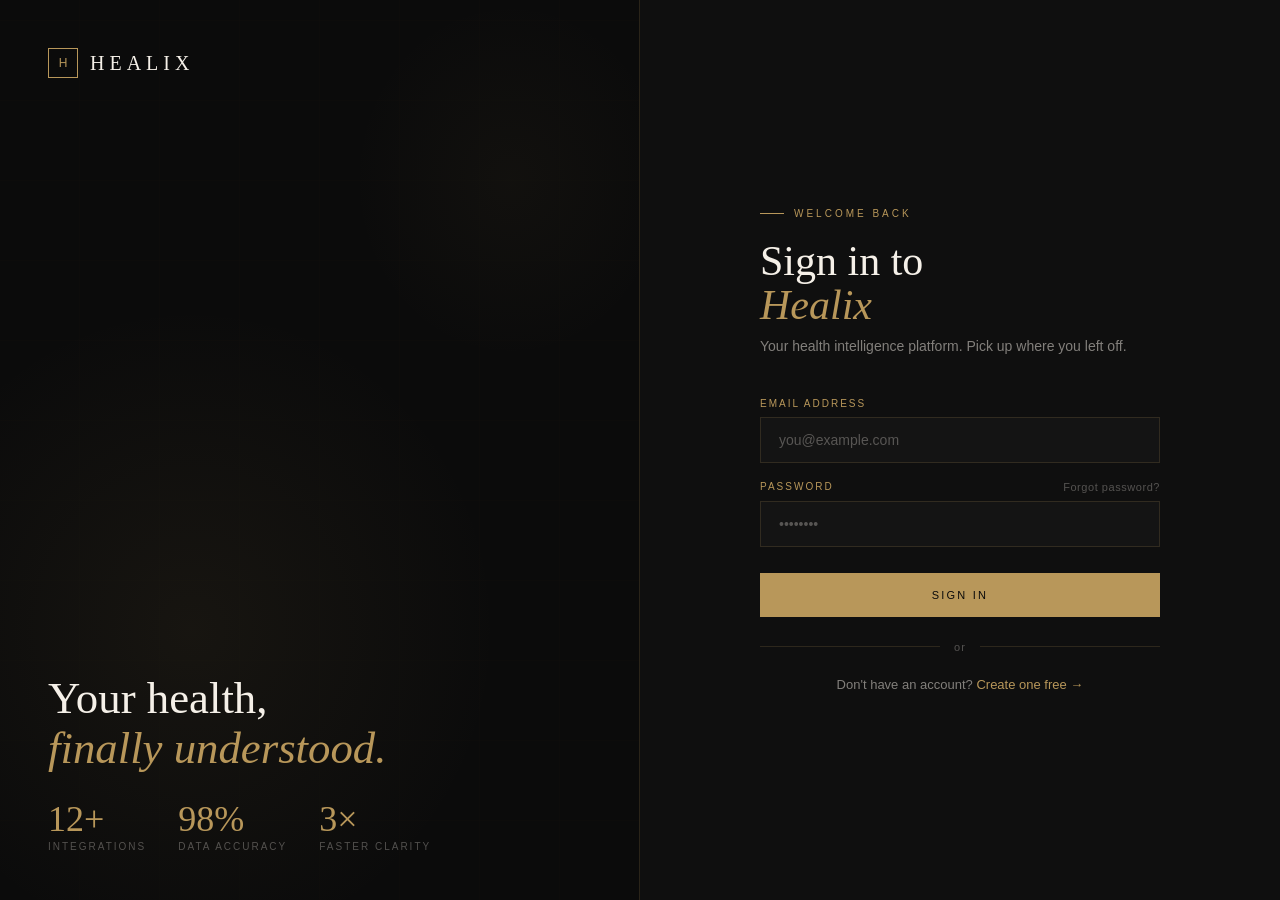
==== chat.html @ deb04c77 "Harden auth: logout, token refresh, XSS sanitization, session timeout, CSP - Add logout() function a" ====
<!DOCTYPE html>
<html lang="en">
<head>
<meta charset="UTF-8">
<meta name="viewport" content="width=device-width, initial-scale=1.0">
<meta http-equiv="Content-Security-Policy" content="default-src 'self'; script-src 'self' 'unsafe-inline'; style-src 'self' 'unsafe-inline' https://fonts.googleapis.com; font-src https://fonts.gstatic.com; connect-src https://mfjfcfuwjbhqgqmtmhwe.supabase.co; img-src 'self' data:; frame-ancestors 'none';">
<title>Healix — Health Intelligence</title>
<link href="https://fonts.googleapis.com/css2?family=Cormorant+Garamond:ital,wght@0,300;0,400;0,600;1,300;1,400&family=DM+Sans:opsz,wght@9..40,300;9..40,400;9..40,500&display=swap" rel="stylesheet">
<style>
*, *::before, *::after { box-sizing: border-box; margin: 0; padding: 0; }
:root {
  --cream: #F5F0E8; --cream-dim: rgba(245,240,232,0.5); --cream-faint: rgba(245,240,232,0.08);
  --dark: #0B0B0B; --dark-2: #0F0F0F; --dark-3: #141414; --dark-4: #181818;
  --gold: #B8975A; --gold-light: #D4B483; --gold-faint: rgba(184,151,90,0.08); --gold-border: rgba(184,151,90,0.18);
  --muted: rgba(245,240,232,0.3); --F: 'Cormorant Garamond', serif; --B: 'DM Sans', sans-serif;
  --sidebar-w: 300px; --topbar-h: 56px;
}
html, body { height: 100%; overflow: hidden; }
body { font-family: var(--B); background: var(--dark); color: var(--cream); display: flex; flex-direction: column; }
.topbar { height: var(--topbar-h); flex-shrink: 0; display: flex; align-items: center; justify-content: space-between; padding: 0 24px; border-bottom: 1px solid var(--gold-border); background: rgba(11,11,11,.97); backdrop-filter: blur(10px); position: relative; z-index: 100; }
.topbar-left { display: flex; align-items: center; gap: 16px; }
.logo { font-family: var(--F); font-size: 18px; font-weight: 300; letter-spacing: .22em; color: var(--cream); text-decoration: none; display: flex; align-items: center; gap: 10px; }
.logo-mark { width: 26px; height: 26px; border: 1px solid var(--gold); display: grid; place-items: center; font-size: 11px; color: var(--gold); flex-shrink: 0; }
.topbar-divider { width: 1px; height: 20px; background: var(--gold-border); }
.topbar-title { font-size: 11px; letter-spacing: .2em; text-transform: uppercase; color: var(--muted); }
.topbar-right { display: flex; align-items: center; gap: 12px; }
.topbar-chip { font-size: 10px; letter-spacing: .15em; text-transform: uppercase; padding: 6px 14px; border: 1px solid var(--gold-border); color: var(--gold); }
.topbar-avatar { width: 30px; height: 30px; border: 1px solid var(--gold-border); border-radius: 50%; background: var(--gold-faint); display: grid; place-items: center; font-family: var(--F); font-size: 13px; color: var(--gold); cursor: pointer; }
.app-body { flex: 1; display: flex; overflow: hidden; }
.sidebar { width: var(--sidebar-w); flex-shrink: 0; border-right: 1px solid var(--gold-border); background: var(--dark-2); display: flex; flex-direction: column; overflow: hidden; }
.sidebar-section { padding: 20px; border-bottom: 1px solid var(--gold-border); }
.sidebar-label { font-size: 9px; letter-spacing: .3em; text-transform: uppercase; color: var(--gold); margin-bottom: 14px; }
.stats-grid { display: grid; grid-template-columns: 1fr 1fr; gap: 8px; }
.stat-card { background: var(--dark-3); border: 1px solid var(--gold-border); padding: 12px 14px; }
.stat-card-label { font-size: 9px; letter-spacing: .18em; text-transform: uppercase; color: var(--gold); margin-bottom: 6px; }
.stat-card-val { font-family: var(--F); font-size: 26px; font-weight: 300; line-height: 1; color: var(--cream); }
.stat-card-delta { font-size: 10px; margin-top: 4px; color: var(--muted); }
.stat-card-delta.up { color: #6fcf8a; } .stat-card-delta.down { color: #e07070; }
.mini-chart { display: flex; align-items: flex-end; gap: 3px; height: 32px; margin-top: 10px; }
.mini-bar { flex: 1; background: rgba(184,151,90,.2); border-top: 1px solid rgba(184,151,90,.4); }
.mini-bar.today { background: rgba(184,151,90,.55); border-top-color: var(--gold); }
.upload-zone { border: 1px dashed var(--gold-border); padding: 18px; text-align: center; cursor: pointer; transition: border-color .25s, background .25s; position: relative; }
.upload-zone:hover { border-color: var(--gold); background: var(--gold-faint); }
.upload-zone input { position: absolute; inset: 0; opacity: 0; cursor: pointer; }
.upload-icon { font-size: 20px; margin-bottom: 8px; opacity: .6; }
.upload-text { font-size: 12px; color: var(--cream-dim); line-height: 1.5; }
.upload-text span { color: var(--gold); }
.upload-hint { font-size: 10px; color: var(--muted); margin-top: 6px; }
.uploaded-files { margin-top: 10px; display: flex; flex-direction: column; gap: 6px; }
.uploaded-file { display: flex; align-items: center; gap: 10px; background: var(--dark-3); border: 1px solid var(--gold-border); padding: 8px 12px; }
.uploaded-file-name { font-size: 11px; color: var(--cream-dim); flex: 1; overflow: hidden; text-overflow: ellipsis; white-space: nowrap; }
.uploaded-file-remove { font-size: 14px; color: var(--muted); cursor: pointer; }
.meal-list { display: flex; flex-direction: column; gap: 6px; max-height: 180px; overflow-y: auto; }
.meal-item { display: flex; align-items: center; gap: 10px; padding: 8px 10px; background: var(--dark-3); border: 1px solid var(--gold-border); }
.meal-info { flex: 1; min-width: 0; }
.meal-name { font-size: 12px; color: var(--cream); white-space: nowrap; overflow: hidden; text-overflow: ellipsis; }
.meal-time { font-size: 10px; color: var(--muted); margin-top: 2px; }
.meal-cals { font-size: 11px; color: var(--gold); flex-shrink: 0; }
.sidebar-empty { font-size: 12px; color: var(--muted); text-align: center; padding: 12px 0; font-style: italic; }
.context-chips { display: flex; flex-wrap: wrap; gap: 6px; }
.ctx-chip { font-size: 10px; letter-spacing: .08em; text-transform: uppercase; padding: 5px 10px; border: 1px solid var(--gold-border); color: var(--cream-dim); cursor: pointer; transition: border-color .2s, color .2s, background .2s; user-select: none; }
.ctx-chip.active { border-color: var(--gold); color: var(--gold); background: var(--gold-faint); }
.chat-area { flex: 1; display: flex; flex-direction: column; overflow: hidden; }
.chat-messages { flex: 1; overflow-y: auto; padding: 32px 40px; display: flex; flex-direction: column; gap: 24px; }
.chat-messages::-webkit-scrollbar { width: 4px; }
.chat-messages::-webkit-scrollbar-thumb { background: var(--gold-border); }
.chat-welcome { margin: auto; text-align: center; max-width: 520px; padding: 40px 0; }
.welcome-icon { font-size: 32px; margin-bottom: 24px; opacity: .7; }
.welcome-title { font-family: var(--F); font-size: 42px; font-weight: 300; line-height: 1.05; margin-bottom: 16px; }
.welcome-title em { font-style: italic; color: var(--gold); }
.welcome-sub { font-size: 15px; color: var(--cream-dim); line-height: 1.7; margin-bottom: 32px; }
.welcome-suggestions { display: flex; flex-direction: column; gap: 8px; text-align: left; }
.suggestion { border: 1px solid var(--gold-border); padding: 14px 18px; cursor: pointer; transition: border-color .2s, background .2s; display: flex; align-items: center; gap: 14px; }
.suggestion:hover { border-color: rgba(184,151,90,.45); background: var(--gold-faint); }
.suggestion-icon { font-size: 16px; flex-shrink: 0; opacity: .8; }
.suggestion-text { font-size: 13px; color: var(--cream-dim); line-height: 1.4; }
.suggestion:hover .suggestion-text { color: var(--cream); }
.message { display: flex; gap: 14px; max-width: 720px; animation: msgIn .3s ease; }
@keyframes msgIn { from { opacity: 0; transform: translateY(8px); } to { opacity: 1; transform: translateY(0); } }
.message.user { align-self: flex-end; flex-direction: row-reverse; }
.message-avatar { width: 30px; height: 30px; flex-shrink: 0; border: 1px solid var(--gold-border); display: grid; place-items: center; font-size: 12px; margin-top: 2px; }
.message.user .message-avatar { background: var(--gold-faint); color: var(--gold); }
.message.ai .message-avatar { background: var(--dark-3); color: var(--cream-dim); font-family: var(--F); }
.message-body { flex: 1; }
.message-name { font-size: 10px; letter-spacing: .15em; text-transform: uppercase; color: var(--muted); margin-bottom: 8px; }
.message.user .message-name { text-align: right; }
.message-bubble { padding: 16px 20px; font-size: 14px; line-height: 1.75; color: var(--cream-dim); }
.message.user .message-bubble { background: var(--dark-3); border: 1px solid var(--gold-border); color: var(--cream); }
.message.ai .message-bubble { background: transparent; border: 1px solid rgba(245,240,232,.07); }
.message-bubble p { margin-bottom: 10px; } .message-bubble p:last-child { margin-bottom: 0; }
.message-bubble strong { color: var(--cream); font-weight: 500; }
.typing { display: flex; align-items: center; gap: 5px; padding: 16px 20px; }
.typing span { width: 6px; height: 6px; border-radius: 50%; background: var(--gold); opacity: .4; animation: typing 1.2s infinite; }
.typing span:nth-child(2) { animation-delay: .2s; } .typing span:nth-child(3) { animation-delay: .4s; }
@keyframes typing { 0%,100% { opacity: .4; transform: translateY(0); } 50% { opacity: 1; transform: translateY(-3px); } }
/* Micronutrient chart */
.nutrient-chart { padding: 20px; border: 1px solid var(--gold-border); margin-bottom: 12px; }
.nutrient-chart-title { font-size: 10px; letter-spacing: .2em; text-transform: uppercase; color: var(--gold); margin-bottom: 16px; }
.nutrient-row { display: flex; align-items: center; gap: 10px; margin-bottom: 10px; }
.nutrient-label { width: 100px; font-size: 11px; color: var(--cream-dim); text-align: right; flex-shrink: 0; white-space: nowrap; overflow: hidden; text-overflow: ellipsis; }
.nutrient-bar-track { flex: 1; height: 14px; background: rgba(245,240,232,.04); position: relative; overflow: hidden; }
.nutrient-bar-fill { height: 100%; transition: width .6s ease; min-width: 2px; }
.nutrient-bar-fill.low { background: #e74c3c; }
.nutrient-bar-fill.adequate { background: var(--gold); }
.nutrient-bar-fill.high { background: #3498db; }
.nutrient-bar-fill.excess { background: #e67e22; }
.nutrient-pct { width: 48px; font-size: 11px; color: var(--muted); flex-shrink: 0; text-align: right; }
.nutrient-rda-line { position: absolute; right: 0; top: 0; bottom: 0; width: 1px; background: rgba(245,240,232,.25); }
.nutrient-legend { display: flex; gap: 14px; margin-top: 14px; flex-wrap: wrap; }
.nutrient-legend-item { display: flex; align-items: center; gap: 5px; font-size: 10px; color: var(--muted); }
.nutrient-legend-swatch { width: 10px; height: 10px; }
.chat-input-area { border-top: 1px solid var(--gold-border); padding: 16px 24px 20px; background: var(--dark-2); }
.chat-input-context { display: flex; gap: 8px; margin-bottom: 10px; flex-wrap: wrap; }
.active-ctx { font-size: 10px; letter-spacing: .1em; text-transform: uppercase; padding: 4px 10px; background: var(--gold-faint); border: 1px solid var(--gold-border); color: var(--gold); display: flex; align-items: center; gap: 6px; }
.active-ctx-remove { cursor: pointer; opacity: .6; }
.chat-input-row { display: flex; align-items: flex-end; }
.chat-input-wrap { flex: 1; background: var(--dark-3); border: 1px solid var(--gold-border); border-right: none; position: relative; transition: border-color .2s; }
.chat-input-wrap:focus-within { border-color: rgba(184,151,90,.5); }
textarea { width: 100%; background: none; border: none; outline: none; color: var(--cream); font-family: var(--B); font-size: 14px; line-height: 1.6; padding: 14px 18px; resize: none; min-height: 52px; max-height: 160px; }
textarea::placeholder { color: var(--muted); }
.chat-send { background: var(--gold); border: none; color: var(--dark); padding: 0 22px; cursor: pointer; font-family: var(--B); font-size: 11px; font-weight: 500; letter-spacing: .15em; text-transform: uppercase; transition: background .2s; align-self: stretch; min-height: 52px; flex-shrink: 0; }
.chat-send:hover { background: var(--gold-light); }
.chat-send:disabled { opacity: .4; cursor: not-allowed; }
.chat-footer { display: flex; justify-content: space-between; align-items: center; margin-top: 10px; }
.chat-hint { font-size: 11px; color: var(--muted); }
.chat-hint kbd { font-family: var(--B); font-size: 10px; border: 1px solid var(--gold-border); padding: 2px 6px; color: var(--cream-dim); }
.chat-model { font-size: 10px; letter-spacing: .1em; text-transform: uppercase; color: var(--muted); display: flex; align-items: center; gap: 6px; }
.model-dot { width: 5px; height: 5px; border-radius: 50%; background: #6fcf8a; }
</style>
</head>
<body>
<div class="topbar">
  <div class="topbar-left">
    <a href="dashboard.html" class="logo"><div class="logo-mark">H</div>HEALIX</a>
    <div class="topbar-divider"></div>
    <span class="topbar-title">Health Intelligence</span>
  </div>
  <div class="topbar-right">
    <div class="topbar-chip">Beta</div>
    <div class="topbar-avatar" id="topbar-avatar" onclick="logout()">?</div>
  </div>
</div>
<div class="app-body">
  <aside class="sidebar">
    <div class="sidebar-section">
      <div class="sidebar-label">Today's Stats</div>
      <div class="stats-grid">
        <div class="stat-card"><div class="stat-card-label">Sleep</div><div class="stat-card-val" id="stat-sleep">—</div><div class="stat-card-delta" id="stat-sleep-delta">Loading...</div></div>
        <div class="stat-card"><div class="stat-card-label">Steps</div><div class="stat-card-val" id="stat-steps">—</div><div class="stat-card-delta" id="stat-steps-delta">Loading...</div></div>
        <div class="stat-card"><div class="stat-card-label">Heart Rate</div><div class="stat-card-val" id="stat-hr">—</div><div class="stat-card-delta" id="stat-hr-delta">Loading...</div></div>
        <div class="stat-card"><div class="stat-card-label">Calories</div><div class="stat-card-val" id="stat-cal">—</div><div class="stat-card-delta" id="stat-cal-delta">Loading...</div></div>
      </div>
      <div class="mini-chart" id="mini-chart">
        <div class="mini-bar" style="height:20%"></div><div class="mini-bar" style="height:20%"></div><div class="mini-bar" style="height:20%"></div><div class="mini-bar" style="height:20%"></div><div class="mini-bar" style="height:20%"></div><div class="mini-bar" style="height:20%"></div><div class="mini-bar today" style="height:20%"></div>
      </div>
      <div style="font-size:9px;color:var(--muted);margin-top:6px;letter-spacing:.1em" id="chart-label">STEPS — LAST 7 DAYS</div>
    </div>
    <div class="sidebar-section">
      <div class="sidebar-label">Chat Context</div>
      <div class="context-chips" id="ctx-chips">
        <div class="ctx-chip active" data-ctx="wearable">Wearable data</div>
        <div class="ctx-chip active" data-ctx="meals">Meal logs</div>
        <div class="ctx-chip" data-ctx="bloodwork">Bloodwork</div>
        <div class="ctx-chip" data-ctx="sleep">Sleep history</div>
        <div class="ctx-chip" data-ctx="activity">Activity</div>
      </div>
    </div>
    <div class="sidebar-section">
      <div class="sidebar-label">Documents</div>
      <div class="upload-zone" id="upload-zone">
        <input type="file" id="file-input" accept=".pdf,.png,.jpg,.jpeg" multiple>
        <div class="upload-icon">📎</div>
        <div class="upload-text">Drop files or <span>browse</span></div>
        <div class="upload-hint">PDF, JPG, PNG · Blood work, lab results, prescriptions</div>
      </div>
      <div class="uploaded-files" id="uploaded-files"></div>
    </div>
    <div class="sidebar-section" style="flex:1;overflow:hidden;display:flex;flex-direction:column;">
      <div class="sidebar-label">Recent Meals</div>
      <div class="meal-list" id="meal-list"><div class="sidebar-empty">Loading meals...</div></div>
    </div>
  </aside>
  <div class="chat-area">
    <div class="chat-messages" id="chat-messages">
      <div class="chat-welcome" id="chat-welcome">
        <div class="welcome-icon">✦</div>
        <h1 class="welcome-title" id="welcome-title">Good morning,<br><em id="welcome-name">there.</em></h1>
        <p class="welcome-sub">Ask me anything about your health. I have context from your wearable data, meal logs, and any documents you've uploaded.</p>
        <div class="welcome-suggestions">
          <div class="suggestion" onclick="useSuggestion(this)"><span class="suggestion-icon">📊</span><span class="suggestion-text">Give me a full breakdown of my health this week.</span></div>
          <div class="suggestion" onclick="useSuggestion(this)"><span class="suggestion-icon">🍽️</span><span class="suggestion-text">Pull my meals from this week and show me micronutrient gaps.</span></div>
          <div class="suggestion" onclick="useSuggestion(this)"><span class="suggestion-icon">🏋️</span><span class="suggestion-text">How have my lifts progressed over the past month?</span></div>
          <div class="suggestion" onclick="useSuggestion(this)"><span class="suggestion-icon">💡</span><span class="suggestion-text">What should I focus on improving right now?</span></div>
        </div>
      </div>
    </div>
    <div class="chat-input-area">
      <div class="chat-input-context" id="active-ctx-display"></div>
      <div class="chat-input-row">
        <div class="chat-input-wrap">
          <textarea id="chat-input" placeholder="Ask anything about your health…" rows="1"></textarea>
        </div>
        <button class="chat-send" id="send-btn" onclick="sendMessage()">Send</button>
      </div>
      <div class="chat-footer">
        <span class="chat-hint">Press <kbd>Return</kbd> to send · <kbd>Shift Return</kbd> for new line</span>
        <span class="chat-model"><span class="model-dot"></span>Healix AI · Context active</span>
      </div>
    </div>
  </div>
</div>
<script>
var SUPABASE_URL = 'https://mfjfcfuwjbhqgqmtmhwe.supabase.co';
var SUPABASE_ANON_KEY = 'eyJhbGciOiJIUzI1NiIsInR5cCI6IkpXVCJ9.eyJpc3MiOiJzdXBhYmFzZSIsInJlZiI6Im1mamZjZnV3amJocWdxbXRtaHdlIiwicm9sZSI6ImFub24iLCJpYXQiOjE3NDE5NzYzMTYsImV4cCI6MjA1NzU1MjMxNn0.OYxDRBfsooHDY6prjI6R_7vJqqLCtlSMd_8mF-sLt0E';

function supabaseRequest(endpoint, method, body, token) {
  return fetch(SUPABASE_URL + endpoint, {
    method: method || 'GET',
    headers: { 'Content-Type': 'application/json', 'apikey': SUPABASE_ANON_KEY, 'Authorization': 'Bearer ' + (token || SUPABASE_ANON_KEY) },
    body: body ? JSON.stringify(body) : undefined
  }).then(function(r) { return r.json(); });
}

var currentUser = null;
var currentSession = null;
var healthSummary = {};

// ── LOGOUT ──
function logout() {
  var session = getSession();
  if (session && session.access_token) {
    fetch(SUPABASE_URL + '/auth/v1/logout', {
      method: 'POST',
      headers: { 'Content-Type': 'application/json', 'apikey': SUPABASE_ANON_KEY, 'Authorization': 'Bearer ' + session.access_token }
    }).catch(function() {});
  }
  localStorage.removeItem('healix_session');
  localStorage.removeItem('healix_last_activity');
  window.location.href = 'login.html';
}

// ── TOKEN REFRESH ──
function refreshSession() {
  var session = getSession();
  if (!session || !session.refresh_token) return Promise.reject('No refresh token');
  return fetch(SUPABASE_URL + '/auth/v1/token?grant_type=refresh_token', {
    method: 'POST',
    headers: { 'Content-Type': 'application/json', 'apikey': SUPABASE_ANON_KEY },
    body: JSON.stringify({ refresh_token: session.refresh_token })
  }).then(function(r) { return r.json(); }).then(function(data) {
    if (data.access_token) {
      localStorage.setItem('healix_session', JSON.stringify({
        access_token: data.access_token,
        refresh_token: data.refresh_token,
        expires_at: Date.now() + (data.expires_in || 3600) * 1000,
        user: data.user || session.user
      }));
      if (currentSession) currentSession.access_token = data.access_token;
      return data.access_token;
    }
    throw new Error('Refresh failed');
  });
}
setInterval(function() {
  var session = getSession();
  if (session && session.refresh_token) refreshSession().catch(function() { logout(); });
}, 50 * 60 * 1000);

// ── SESSION INACTIVITY TIMEOUT (30 min) ──
var INACTIVITY_TIMEOUT = 30 * 60 * 1000;
function resetActivityTimer() { localStorage.setItem('healix_last_activity', Date.now().toString()); }
function checkInactivity() {
  var last = parseInt(localStorage.getItem('healix_last_activity') || '0', 10);
  if (last && (Date.now() - last > INACTIVITY_TIMEOUT)) logout();
}
['click', 'keydown', 'scroll', 'mousemove', 'touchstart'].forEach(function(evt) {
  document.addEventListener(evt, resetActivityTimer, { passive: true });
});
resetActivityTimer();
setInterval(checkInactivity, 60 * 1000);

function getSession() {
  try { var s = localStorage.getItem('healix_session'); return s ? JSON.parse(s) : null; } catch(e) { return null; }
}

function getTimeGreeting() {
  var h = new Date().getHours();
  if (h < 12) return 'Good morning'; if (h < 17) return 'Good afternoon'; return 'Good evening';
}

function updateWelcomeName(name) {
  var firstName = name ? name.split(' ')[0] : 'there';
  var titleEl = document.getElementById('welcome-title');
  var nameEl = document.getElementById('welcome-name');
  var avatarEl = document.getElementById('topbar-avatar');
  if (titleEl) {
    titleEl.textContent = '';
    titleEl.appendChild(document.createTextNode(getTimeGreeting() + ', '));
    titleEl.appendChild(document.createElement('br'));
    var em = document.createElement('em');
    em.id = 'welcome-name';
    em.textContent = firstName + '.';
    titleEl.appendChild(em);
  }
  if (avatarEl) avatarEl.textContent = firstName.charAt(0).toUpperCase();
}

async function loadUserProfile() {
  var session = getSession();
  if (!session || !session.access_token) { window.location.href = 'login.html'; return; }
  currentSession = session;
  try {
    var userData = await supabaseRequest('/auth/v1/user', 'GET', null, session.access_token);
    if (userData && userData.id) {
      currentUser = userData;
      var name = userData.user_metadata && userData.user_metadata.full_name;
      if (name) { updateWelcomeName(name); } 
      else {
        var profile = await supabaseRequest('/rest/v1/profiles?auth_user_id=eq.' + userData.id + '&select=*&limit=1', 'GET', null, session.access_token);
        updateWelcomeName(profile && profile[0] ? (profile[0].full_name || profile[0].email || '') : (userData.email ? userData.email.split('@')[0] : 'there'));
      }
    } else { localStorage.removeItem('healix_session'); window.location.href = 'login.html'; }
  } catch(e) { updateWelcomeName('there'); }
}
loadUserProfile();

// ── Sleep processing functions (session-based) ──
function mapSleepStage(value) {
  if (!value) return 'core';
  var stage = value.toLowerCase();
  if (stage.includes('deep')) return 'deep';
  if (stage.includes('rem')) return 'rem';
  if (stage.includes('awake')) return 'awake';
  return 'core';
}

function identifySleepSessions(samples) {
  var sorted = samples.slice().sort(function(a, b) { return new Date(a.start_date) - new Date(b.start_date); });
  var sessions = [];
  var currentSession = [];
  var lastEndMs = null;
  for (var i = 0; i < sorted.length; i++) {
    var sample = sorted[i];
    var startMs = new Date(sample.start_date).getTime();
    var endMs = new Date(sample.end_date).getTime();
    var gapMinutes = lastEndMs != null ? (startMs - lastEndMs) / (1000 * 60) : 0;
    if (lastEndMs == null || gapMinutes > 45) {
      if (currentSession.length > 0) {
        var sessStart = new Date(currentSession[0].start_date).getTime();
        var sessEnd = new Date(currentSession[currentSession.length - 1].end_date).getTime();
        if ((sessEnd - sessStart) / (1000 * 60 * 60) >= 2) {
          sessions.push({ startTime: sessStart, endTime: sessEnd, samples: currentSession.slice() });
        }
      }
      currentSession = [sample];
    } else {
      currentSession.push(sample);
    }
    lastEndMs = endMs;
  }
  if (currentSession.length > 0) {
    var sessStart = new Date(currentSession[0].start_date).getTime();
    var sessEnd = new Date(currentSession[currentSession.length - 1].end_date).getTime();
    if ((sessEnd - sessStart) / (1000 * 60 * 60) >= 2) {
      sessions.push({ startTime: sessStart, endTime: sessEnd, samples: currentSession.slice() });
    }
  }
  return sessions.sort(function(a, b) { return b.startTime - a.startTime; });
}

function computeSessionMinutes(session) {
  var stages = { deep: 0, rem: 0, core: 0, awake: 0 };
  var total = 0;
  for (var i = 0; i < session.samples.length; i++) {
    var s = session.samples[i];
    var duration = (new Date(s.end_date) - new Date(s.start_date)) / (1000 * 60);
    var stage = mapSleepStage(s.value || s.text_value);
    stages[stage] += duration;
    total += duration;
  }
  var actualSleep = Math.max(0, total - stages.awake);
  return { totalMinutes: total, actualSleepMinutes: actualSleep, stages: stages };
}

function processSleepData(samples) {
  var sessions = identifySleepSessions(samples);
  if (sessions.length === 0) return null;
  var mostRecent = sessions[0];
  var computed = computeSessionMinutes(mostRecent);
  return {
    totalHours: Math.floor(computed.actualSleepMinutes / 60),
    totalMinutes: computed.actualSleepMinutes % 60,
    stages: computed.stages,
    efficiency: computed.totalMinutes > 0 ? Math.round((computed.actualSleepMinutes / computed.totalMinutes) * 100) : 0,
    sessions: sessions
  };
}

async function loadHealthData() {
  var session = getSession();
  if (!session) return;
  var token = session.access_token;
  var today = new Date();
  var todayStr = today.toISOString().split('T')[0];
  var twentyOneDaysAgo = new Date(today); twentyOneDaysAgo.setDate(today.getDate() - 21);
  var sevenDaysAgoStr = twentyOneDaysAgo.toISOString().split('T')[0];
  try {
    var params = new URLSearchParams({ select: 'metric_type,start_date,end_date,value,text_value,recorded_at', recorded_at: 'gte.' + twentyOneDaysAgo.toISOString(), order: 'recorded_at.desc' });
    var data = await supabaseRequest('/rest/v1/apple_health_samples?' + params.toString(), 'GET', null, token);
    if (!data || data.error) { setStatFallback(); return; }
    var byType = {};
    data.forEach(function(row) { if (!byType[row.metric_type]) byType[row.metric_type] = []; byType[row.metric_type].push(row); });

    // SLEEP — session-based processing per CTO spec
    var sleepData = byType['sleep_analysis'] || byType['sleep'] || byType['HKCategoryTypeIdentifierSleepAnalysis'] || [];
    if (sleepData.length > 0) {
      var sleepResult = processSleepData(sleepData);
      if (sleepResult) {
        var vDisplay = sleepResult.totalHours + '<span style="font-size:13px;color:var(--muted)">h </span>' + Math.round(sleepResult.totalMinutes) + '<span style="font-size:13px;color:var(--muted)">m</span>';
        document.getElementById('stat-sleep').innerHTML = vDisplay;
        // Weekly average from all sessions
        var totalSleepMins = sleepResult.sessions.reduce(function(s, sess) {
          var c = computeSessionMinutes(sess); return s + c.actualSleepMinutes;
        }, 0);
        var avgH = Math.round((totalSleepMins / sleepResult.sessions.length / 60) * 10) / 10;
        var lastH = Math.round((sleepResult.totalHours + sleepResult.totalMinutes / 60) * 10) / 10;
        var diff = Math.round((lastH - avgH) * 10) / 10;
        var el = document.getElementById('stat-sleep-delta');
        el.textContent = Math.abs(diff) < 0.1 ? '— avg ' + avgH + 'h' : (diff > 0 ? '↑ +' + diff + 'h vs avg' : '↓ ' + diff + 'h vs avg');
        el.className = 'stat-card-delta ' + (Math.abs(diff) < 0.1 ? 'neutral' : diff > 0 ? 'up' : 'down');
        healthSummary.sleep = { hours: lastH, avg: avgH };
      } else { document.getElementById('stat-sleep').textContent = '—'; document.getElementById('stat-sleep-delta').textContent = 'No data'; }
    } else { document.getElementById('stat-sleep').textContent = '—'; document.getElementById('stat-sleep-delta').textContent = 'No data'; }

    // STEPS
    var stepsData = byType['step_count'] || byType['steps'] || byType['HKQuantityTypeIdentifierStepCount'] || [];
    if (stepsData.length > 0) {
      var todaySteps = stepsData.filter(function(r){return r.start_date&&r.start_date.startsWith(todayStr);}).reduce(function(s,r){return s+parseFloat(r.value||0);},0);
      if (todaySteps===0) { var d=stepsData[0].start_date?stepsData[0].start_date.split('T')[0]:''; todaySteps=stepsData.filter(function(r){return r.start_date&&r.start_date.startsWith(d);}).reduce(function(s,r){return s+parseFloat(r.value||0);},0); }
      document.getElementById('stat-steps').innerHTML = todaySteps>=1000?(Math.round(todaySteps/100)/10)+'<span style="font-size:13px;color:var(--muted)">k</span>':Math.round(todaySteps).toString();
      var stepsAvg = stepsData.reduce(function(s,r){return s+parseFloat(r.value||0);},0)/7;
      var stepsDiff = Math.round(((todaySteps-stepsAvg)/stepsAvg)*100);
      var sel = document.getElementById('stat-steps-delta');
      sel.textContent = Math.abs(stepsDiff)<5?'— avg pace':(stepsDiff>0?'↑ +'+stepsDiff+'% vs avg':'↓ '+stepsDiff+'% vs avg');
      sel.className = 'stat-card-delta '+(Math.abs(stepsDiff)<5?'neutral':stepsDiff>0?'up':'down');
      updateMiniChart(stepsData, todayStr);
      healthSummary.steps = { today: Math.round(todaySteps), avg: Math.round(stepsAvg) };
    } else { document.getElementById('stat-steps').textContent = '—'; document.getElementById('stat-steps-delta').textContent = 'No data'; }

    // HEART RATE
    var hrData = byType['resting_heart_rate'] || byType['heart_rate'] || byType['HKQuantityTypeIdentifierHeartRate'] || [];
    if (hrData.length > 0) {
      var hr = Math.round(parseFloat(hrData[0].value));
      var hrAvg = Math.round(hrData.reduce(function(s,r){return s+parseFloat(r.value||0);},0)/hrData.length);
      var hrDiff = hr - hrAvg;
      document.getElementById('stat-hr').innerHTML = hr + '<span style="font-size:13px;color:var(--muted)">bpm</span>';
      var hel = document.getElementById('stat-hr-delta');
      hel.textContent = Math.abs(hrDiff)<=2?'— avg '+hrAvg+'bpm':(hrDiff<0?'↓ '+hrDiff+' vs avg':'↑ +'+hrDiff+' vs avg');
      hel.className = 'stat-card-delta '+(Math.abs(hrDiff)<=2?'neutral':hrDiff<0?'up':'down');
      healthSummary.heart_rate = { bpm: hr, avg: hrAvg };
    } else { document.getElementById('stat-hr').textContent = '—'; document.getElementById('stat-hr-delta').textContent = 'No data'; }

    // CALORIES CONSUMED (from meals) - loaded separately in loadCaloriesConsumed()

  } catch(e) { console.error('Health data error:', e); setStatFallback(); }
}

function setStatFallback() {
  ['sleep','steps','hr','cal'].forEach(function(id) {
    var el = document.getElementById('stat-'+id); var delta = document.getElementById('stat-'+id+'-delta');
    if (el) el.textContent = '—'; if (delta) { delta.textContent = 'No data'; delta.className = 'stat-card-delta neutral'; }
  });
}

function updateMiniChart(data, todayStr) {
  var dayMap = {};
  data.forEach(function(r){ var d=r.start_date?r.start_date.split('T')[0]:null; if(!d)return; dayMap[d]=(dayMap[d]||0)+parseFloat(r.value||0); });
  var days = Object.keys(dayMap).sort().slice(-7);
  var values = days.map(function(d){return dayMap[d];});
  var maxVal = Math.max.apply(null,values)||1;
  document.querySelectorAll('#mini-chart .mini-bar').forEach(function(bar,i){
    bar.style.height = Math.max(8,Math.round((values[i]||0)/maxVal*100))+'%';
    bar.classList.toggle('today', days[i]===todayStr);
  });
}

async function loadMealData() {
  var session = getSession(); if (!session) return;
  var token = session.access_token;
  try {
    var meals = await supabaseRequest('/rest/v1/meal_log?select=id,meal_type,meal_time,meal_description,created_at,data&user_id=eq.' + currentUser.id + '&order=created_at.desc&limit=5', 'GET', null, token);
    var list = document.getElementById('meal-list'); if (!list) return;
    if (!meals || meals.error || meals.length===0) { list.innerHTML = '<div class="sidebar-empty">No meals logged yet</div>'; return; }
    var mealEmojis = {breakfast:'🍳',lunch:'🥗',dinner:'🍽',snack:'🍎',default:'🥘'};
    var today = new Date().toDateString(); var yesterday = new Date(Date.now()-86400000).toDateString();
    list.innerHTML = meals.map(function(meal){
      var d = typeof meal.data === 'string' ? JSON.parse(meal.data || '{}') : (meal.data || {});
      var dt = new Date(meal.meal_time||meal.created_at);
      var dateStr = dt.toDateString()===today?'Today':dt.toDateString()===yesterday?'Yesterday':dt.toLocaleDateString('en-US',{month:'short',day:'numeric'});
      var emoji = mealEmojis[meal.meal_type]||mealEmojis.default;
      var cals = d.calories ? Math.round(d.calories) : '—';
      var safeName = escapeHtml(meal.meal_description||'Meal');
      var safeType = meal.meal_type ? escapeHtml(meal.meal_type.charAt(0).toUpperCase()+meal.meal_type.slice(1)) : '';
      return '<div class="meal-item"><div class="meal-emoji">'+emoji+'</div><div class="meal-info"><div class="meal-name">'+safeName+'</div><div class="meal-time">'+safeType+' · '+escapeHtml(dateStr)+'</div></div><div class="meal-cals">'+cals+'</div></div>';
    }).join('');
    // Store for AI
    healthSummary.meals = meals.map(function(m){ var d = typeof m.data === 'string' ? JSON.parse(m.data || '{}') : (m.data || {}); return {name:m.meal_description,type:m.meal_type,calories:d.calories,time:m.meal_time}; });
  } catch(e) { document.getElementById('meal-list').innerHTML = '<div class="sidebar-empty">Could not load meals</div>'; }
}

async function loadCaloriesConsumed() {
  var session = getSession(); if (!session) return;
  var token = session.access_token;
  var todayStr = new Date().toISOString().split('T')[0];
  try {
    var meals = await supabaseRequest('/rest/v1/meal_log?select=meal_time,created_at,data&user_id=eq.' + currentUser.id + '&order=created_at.desc&limit=50', 'GET', null, token);
    if (!meals || meals.error || meals.length===0) { document.getElementById('stat-cal').textContent = '—'; document.getElementById('stat-cal-delta').textContent = 'No meals'; return; }
    var todayCals = 0; var totalCals = 0; var days = {};
    meals.forEach(function(m) {
      var d = (m.meal_time||m.created_at||'').split('T')[0];
      var mData = typeof m.data === 'string' ? JSON.parse(m.data || '{}') : (m.data || {});
      var c = parseFloat(mData.calories||0);
      if (d===todayStr) todayCals += c;
      totalCals += c;
      days[d] = (days[d]||0) + c;
    });
    var dayCount = Object.keys(days).length || 1;
    var avg = Math.round(totalCals / dayCount);
    if (todayCals > 0) {
      document.getElementById('stat-cal').innerHTML = Math.round(todayCals) + '<span style="font-size:13px;color:var(--muted)">kcal</span>';
      var diff = Math.round(((todayCals-avg)/Math.max(avg,1))*100);
      var cel = document.getElementById('stat-cal-delta');
      cel.textContent = Math.abs(diff)<5?'— avg '+avg:(diff>0?'↑ +'+diff+'% vs avg':'↓ '+diff+'% vs avg');
      cel.className = 'stat-card-delta '+(Math.abs(diff)<5?'neutral':diff>0?'up':'down');
    } else { document.getElementById('stat-cal').textContent = '—'; document.getElementById('stat-cal-delta').textContent = 'No meals today'; }
    healthSummary.calories = { today: Math.round(todayCals), avg: avg };
  } catch(e) { document.getElementById('stat-cal').textContent = '—'; document.getElementById('stat-cal-delta').textContent = 'No data'; }
}

async function loadProfileData() {
  var session = getSession(); if (!session) return;
  var token = session.access_token;
  try {
    if (!currentUser) return;
    var profile = await supabaseRequest('/rest/v1/profiles?auth_user_id=eq.' + currentUser.id + '&select=*&limit=1', 'GET', null, token);
    if (profile && profile[0]) {
      healthSummary.profile = {};
      var p = profile[0];
      if (p.birth_date) {
        var age = Math.floor((new Date() - new Date(p.birth_date)) / (365.25 * 24 * 3600 * 1000));
        healthSummary.profile.age = age;
      }
      if (p.current_weight_kg) healthSummary.profile.weight_kg = Math.round(p.current_weight_kg * 10) / 10;
      if (p.height_cm) healthSummary.profile.height_cm = Math.round(p.height_cm);
      if (p.gender) healthSummary.profile.gender = p.gender;
      if (p.health_goals) healthSummary.profile.goals = p.health_goals;
      if (p.activity_level) healthSummary.profile.activity_level = p.activity_level;
    }
  } catch(e) { console.error('Profile load error:', e); }
}

async function loadWeightData() {
  var session = getSession(); if (!session || !currentUser) return;
  var token = session.access_token;
  try {
    var weights = await supabaseRequest('/rest/v1/weight_logs?user_id=eq.' + currentUser.id + '&order=logged_at.desc&limit=14', 'GET', null, token);
    if (weights && !weights.error && weights.length > 0) {
      healthSummary.weight = {
        current: Math.round(parseFloat(weights[0].value) * 10) / 10,
        unit: weights[0].unit || 'lbs',
        entries: weights.slice(0, 7).map(function(w) { return { value: Math.round(parseFloat(w.value) * 10) / 10, date: (w.logged_at || '').split('T')[0] }; })
      };
    }
  } catch(e) { console.error('Weight load error:', e); }
}

async function loadWorkoutData() {
  var session = getSession(); if (!session || !currentUser) return;
  var token = session.access_token;
  try {
    var sevenDaysAgo = new Date(); sevenDaysAgo.setDate(sevenDaysAgo.getDate() - 7);
    var workouts = await supabaseRequest('/rest/v1/workout_logs?user_id=eq.' + currentUser.id + '&logged_at=gte.' + sevenDaysAgo.toISOString() + '&select=id,logged_at,total_volume&order=logged_at.desc', 'GET', null, token);
    if (workouts && !workouts.error && workouts.length > 0) {
      healthSummary.workouts = {
        sessions_7d: workouts.length,
        total_volume: Math.round(workouts.reduce(function(s, w) { return s + parseFloat(w.total_volume || 0); }, 0)),
        avg_volume: Math.round(workouts.reduce(function(s, w) { return s + parseFloat(w.total_volume || 0); }, 0) / workouts.length)
      };
    }
  } catch(e) { console.error('Workout load error:', e); }
}

async function loadDocumentData() {
  var session = getSession(); if (!session || !currentUser) return;
  var token = session.access_token;
  try {
    var docs = await supabaseRequest('/rest/v1/uploads?user_id=eq.' + currentUser.id + '&status=eq.ready&select=id,title,document_type,content,created_at&order=created_at.desc&limit=5', 'GET', null, token);
    if (docs && !docs.error && docs.length > 0) {
      healthSummary.documents = docs.filter(function(d) { return d.content; }).map(function(d) {
        return { name: d.title, type: d.document_type, text: d.content, date: (d.created_at || '').split('T')[0] };
      });
    }
  } catch(e) { console.error('Document load error:', e); }

  // Also load parsed bloodwork for AI context
  try {
    var bw = await supabaseRequest('/rest/v1/blood_work_samples?user_id=eq.' + currentUser.id + '&order=test_date.desc,created_at.desc&limit=100', 'GET', null, token);
    if (bw && !bw.error && bw.length > 0) {
      var latestDate = bw[0].test_date;
      var latest = bw.filter(function(s) { return s.test_date === latestDate; });
      healthSummary.bloodwork = {
        test_date: latestDate,
        lab: latest[0].lab_name,
        results: latest.filter(function(s) { return s.value !== null || s.value_text; }).map(function(s) {
          return {
            name: s.biomarker_name,
            value: s.value !== null ? parseFloat(s.value) : s.value_text,
            unit: s.unit,
            ref_min: s.reference_range_min ? parseFloat(s.reference_range_min) : null,
            ref_max: s.reference_range_max ? parseFloat(s.reference_range_max) : null,
            flagged: s.is_flagged,
            flag: s.flag
          };
        })
      };
      console.log('[Healix Chat] Bloodwork loaded:', healthSummary.bloodwork.results.length, 'biomarkers from', latestDate);
    }
  } catch(e) { console.error('Bloodwork load error:', e); }
}

async function loadMealNutrients() {
  var session = getSession(); if (!session || !currentUser) return;
  var token = session.access_token;
  try {
    var meals = await supabaseRequest('/rest/v1/meal_log?select=id,meal_type,meal_time,meal_description,created_at,data&user_id=eq.' + currentUser.id + '&order=created_at.desc&limit=10', 'GET', null, token);
    if (meals && !meals.error && meals.length > 0) {
      healthSummary.detailed_meals = meals.map(function(m) {
        var info = { description: m.meal_description, type: m.meal_type, time: m.meal_time || m.created_at };
        if (m.data) {
          try {
            var d = typeof m.data === 'string' ? JSON.parse(m.data) : m.data;
            if (d.calories) info.calories = d.calories;
            if (d.protein_g) info.protein_g = d.protein_g;
            if (d.carbs_g) info.carbs_g = d.carbs_g;
            if (d.fat_g) info.fat_g = d.fat_g;
            if (d.analysis) info.analysis = d.analysis;
          } catch(e) {}
        }
        return info;
      });
    }
  } catch(e) { console.error('Meal nutrient load error:', e); }
}

// Sidebar display only — chat context is built server-side by the edge function
async function loadAllChatContext() {
  await loadUserProfile();
  await Promise.all([loadHealthData(), loadMealData(), loadCaloriesConsumed(), loadProfileData(), loadWeightData(), loadWorkoutData(), loadDocumentData(), loadMealNutrients()]);
  console.log('[Healix Chat] Context loaded:', Object.keys(healthSummary));
}
loadAllChatContext();

// CONTEXT CHIPS
document.querySelectorAll('.ctx-chip').forEach(function(chip){
  chip.addEventListener('click', function(){ chip.classList.toggle('active'); renderActiveContext(); });
});
function getActiveContexts() { return Array.from(document.querySelectorAll('.ctx-chip.active')).map(function(c){return c.getAttribute('data-ctx');}); }
function renderActiveContext() {
  var el = document.getElementById('active-ctx-display'); var active = getActiveContexts();
  if (!active.length) { el.innerHTML = ''; return; }
  var labels = {wearable:'Wearable',meals:'Meals',bloodwork:'Bloodwork',sleep:'Sleep',activity:'Activity'};
  el.innerHTML = active.map(function(ctx){ return '<div class="active-ctx">'+labels[ctx]+'<span class="active-ctx-remove" onclick="removeCtx(\''+ctx+'\')">×</span></div>'; }).join('');
}
renderActiveContext();
function removeCtx(ctx) { var c = document.querySelector('.ctx-chip[data-ctx="'+ctx+'"]'); if(c) c.classList.remove('active'); renderActiveContext(); }

// FILE UPLOAD
var uploadedFiles = [];
document.getElementById('file-input').addEventListener('change', function(e){ Array.from(e.target.files).forEach(function(f){ uploadedFiles.push(f); addFileToList(f); }); });
var dropZone = document.getElementById('upload-zone');
dropZone.addEventListener('dragover', function(e){ e.preventDefault(); dropZone.style.borderColor='var(--gold)'; });
dropZone.addEventListener('dragleave', function(){ dropZone.style.borderColor=''; });
dropZone.addEventListener('drop', function(e){ e.preventDefault(); dropZone.style.borderColor=''; Array.from(e.dataTransfer.files).forEach(function(f){ uploadedFiles.push(f); addFileToList(f); }); });
function addFileToList(file) {
  var list = document.getElementById('uploaded-files'); var icon = file.type==='application/pdf'?'📄':'🖼';
  var id = 'file-'+Date.now(); var el = document.createElement('div'); el.className='uploaded-file'; el.id=id;
  el.innerHTML='<span>'+icon+'</span><span class="uploaded-file-name">'+file.name+'</span><span class="uploaded-file-remove" onclick="removeFile(\''+id+'\')">×</span>';
  list.appendChild(el);
}
function removeFile(id) { var el=document.getElementById(id); if(el) el.remove(); }

// TEXTAREA
var textarea = document.getElementById('chat-input');
textarea.addEventListener('input', function(){ this.style.height='auto'; this.style.height=Math.min(this.scrollHeight,160)+'px'; });
textarea.addEventListener('keydown', function(e){ if(e.key==='Enter'&&!e.shiftKey){ e.preventDefault(); sendMessage(); } });

// MICRONUTRIENT CHART RENDERER
var DAILY_RDA = {
  'Vitamin A': {value:900,unit:'mcg'}, 'Vitamin C': {value:90,unit:'mg'}, 'Vitamin D': {value:20,unit:'mcg'},
  'Vitamin E': {value:15,unit:'mg'}, 'Vitamin K': {value:120,unit:'mcg'}, 'Vitamin B6': {value:1.3,unit:'mg'},
  'Vitamin B12': {value:2.4,unit:'mcg'}, 'Thiamin': {value:1.2,unit:'mg'}, 'Riboflavin': {value:1.3,unit:'mg'},
  'Niacin': {value:16,unit:'mg'}, 'Folate': {value:400,unit:'mcg'}, 'Calcium': {value:1000,unit:'mg'},
  'Iron': {value:18,unit:'mg'}, 'Magnesium': {value:420,unit:'mg'}, 'Zinc': {value:11,unit:'mg'},
  'Potassium': {value:2600,unit:'mg'}, 'Sodium': {value:2300,unit:'mg'}, 'Phosphorus': {value:700,unit:'mg'},
  'Selenium': {value:55,unit:'mcg'}, 'Copper': {value:0.9,unit:'mg'}, 'Manganese': {value:2.3,unit:'mg'},
  'Fiber': {value:28,unit:'g'}
};

function renderNutrientChart(chartData) {
  var micros = chartData.micronutrient_totals;
  if (!micros || Object.keys(micros).length === 0) return null;
  var period = chartData.period || 'this week';
  var mealCount = chartData.meal_count || 0;
  // Calculate days in period for daily average
  var days = 1;
  if (typeof period === 'string' && period.includes(' to ')) {
    var parts = period.split(' to ');
    var d1 = new Date(parts[0]), d2 = new Date(parts[1]);
    days = Math.max(1, Math.round((d2 - d1) / 86400000) + 1);
  }
  // Build rows: match against RDA
  var rows = [];
  for (var name in micros) {
    var entry = micros[name];
    var dailyAvg = entry.value / days;
    // Try to match to RDA
    var rdaMatch = null;
    for (var rdaName in DAILY_RDA) {
      if (name.toLowerCase().includes(rdaName.toLowerCase()) || rdaName.toLowerCase().includes(name.toLowerCase())) {
        rdaMatch = DAILY_RDA[rdaName];
        break;
      }
    }
    if (!rdaMatch) continue; // Skip nutrients without known RDA
    var pct = Math.round((dailyAvg / rdaMatch.value) * 100);
    var status = pct < 50 ? 'low' : pct < 80 ? 'adequate' : pct <= 150 ? 'high' : 'excess';
    if (pct >= 80 && pct <= 120) status = 'adequate';
    else if (pct < 80) status = 'low';
    else if (pct > 150) status = 'excess';
    else status = 'high';
    rows.push({ name: name, dailyAvg: dailyAvg, rda: rdaMatch.value, unit: rdaMatch.unit, pct: pct, status: status });
  }
  if (rows.length === 0) return null;
  // Sort: worst gaps first
  rows.sort(function(a,b) { return a.pct - b.pct; });
  var html = '<div class="nutrient-chart">';
  html += '<div class="nutrient-chart-title">Daily Micronutrient Intake vs Recommended (' + mealCount + ' meals, ' + days + ' day' + (days>1?'s':'') + ')</div>';
  for (var i = 0; i < rows.length; i++) {
    var r = rows[i];
    var barWidth = Math.min(r.pct, 200); // Cap at 200% for display
    html += '<div class="nutrient-row">';
    html += '<div class="nutrient-label">' + r.name + '</div>';
    html += '<div class="nutrient-bar-track"><div class="nutrient-bar-fill ' + r.status + '" style="width:' + (barWidth/2) + '%"></div><div class="nutrient-rda-line" style="left:50%"></div></div>';
    html += '<div class="nutrient-pct">' + r.pct + '%</div>';
    html += '</div>';
  }
  html += '<div class="nutrient-legend">';
  html += '<div class="nutrient-legend-item"><div class="nutrient-legend-swatch" style="background:#e74c3c"></div>Low (&lt;80%)</div>';
  html += '<div class="nutrient-legend-item"><div class="nutrient-legend-swatch" style="background:var(--gold)"></div>Adequate (80-120%)</div>';
  html += '<div class="nutrient-legend-item"><div class="nutrient-legend-swatch" style="background:#3498db"></div>Above (120-150%)</div>';
  html += '<div class="nutrient-legend-item"><div class="nutrient-legend-swatch" style="background:#e67e22"></div>Excess (&gt;150%)</div>';
  html += '<div class="nutrient-legend-item" style="margin-left:auto;color:var(--cream-dim)">| = 100% RDA</div>';
  html += '</div></div>';
  return html;
}

// SUGGESTIONS
function useSuggestion(el) { textarea.value=el.querySelector('.suggestion-text').textContent; textarea.dispatchEvent(new Event('input')); textarea.focus(); }

// CHAT
var messages = []; var welcomeHidden = false; var currentConversationId = null;
function hideWelcome() { if(!welcomeHidden){ var w=document.getElementById('chat-welcome'); if(w) w.style.display='none'; welcomeHidden=true; } }

function buildSystemPrompt() {
  // Note: This is used as a fallback. The edge function builds its own
  // server-side system prompt with full health data access.
  var p = 'You are Healix, a personal health intelligence assistant. Be warm, precise, and data-driven.\n';
  return p;
}

async function sendMessage() {
  var text = textarea.value.trim(); if (!text) return;
  hideWelcome(); addMessage('user', text);
  textarea.value = ''; textarea.style.height = 'auto';
  var btn = document.getElementById('send-btn'); btn.disabled = true;
  showTyping();
  try {
    var response = await fetch(SUPABASE_URL + '/functions/v1/chat-with-ai', {
      method: 'POST',
      headers: {
        'Content-Type': 'application/json',
        'Authorization': 'Bearer ' + (currentSession ? currentSession.access_token : SUPABASE_ANON_KEY)
      },
      body: JSON.stringify({ conversation_id: currentConversationId, user_message: text, stream: true })
    });

    // Handle streaming response
    console.log('[Chat] Response:', response.status, response.headers.get('content-type'));
    var contentType = response.headers.get('content-type') || '';
    if (contentType.includes('text/event-stream')) {
      removeTyping();
      var streamEl = addStreamingMessage();
      var fullContent = '';
      var chartHtml = '';
      var reader = response.body.getReader();
      var decoder = new TextDecoder();
      var buffer = '';

      while (true) {
        var result = await reader.read();
        if (result.done) break;
        buffer += decoder.decode(result.value, { stream: true });
        var lines = buffer.split('\n');
        buffer = lines.pop() || '';
        for (var i = 0; i < lines.length; i++) {
          var line = lines[i].trim();
          if (!line.startsWith('data: ')) continue;
          try {
            var evt = JSON.parse(line.slice(6));
            if (evt.type === 'content' && evt.content) {
              fullContent += evt.content;
              updateStreamingMessage(streamEl, chartHtml + fullContent);
            } else if (evt.type === 'start' && evt.conversation_id) {
              currentConversationId = evt.conversation_id;
            } else if (evt.type === 'tool_call') {
              // Show tool usage indicator while AI fetches data
              if (!fullContent) updateStreamingMessage(streamEl, '<span style="color:var(--gold);font-size:12px;letter-spacing:.1em">PULLING ' + (evt.tool_name || 'DATA').toUpperCase() + '...</span>');
            } else if (evt.type === 'tool_result') {
              // Render micronutrient chart if data is available
              if (evt.chart_data && evt.chart_data.type === 'micronutrient_chart') {
                var chart = renderNutrientChart(evt.chart_data);
                if (chart) {
                  chartHtml = chart;
                  updateStreamingMessage(streamEl, chartHtml);
                }
              }
            } else if (evt.type === 'done') {
              if (evt.conversation_id) currentConversationId = evt.conversation_id;
            } else if (evt.type === 'error') {
              console.error('Stream error from server:', evt.error || evt);
              if (!fullContent) {
                fullContent = evt.error || 'Something went wrong. Please try again.';
                updateStreamingMessage(streamEl, fullContent);
              }
            }
          } catch(pe) { /* skip non-JSON lines */ }
        }
      }
      btn.disabled = false;
      if (!fullContent) {
        fullContent = 'Sorry, I had trouble responding. Please try again.';
      }
      updateStreamingMessage(streamEl, chartHtml + fullContent);
      // Store final message
      messages.push({ role: 'ai', text: fullContent });
      return;
    }

    // Fallback: non-streaming response
    var data = await response.json();
    removeTyping(); btn.disabled = false;
    if (data.content) {
      addMessage('ai', data.content);
      if (data.conversation_id) { currentConversationId = data.conversation_id; }
    } else if (data.message) {
      addMessage('ai', data.message);
    } else if (data.error) {
      addMessage('ai', 'Error: ' + data.error);
      console.error('Edge Function error:', data);
    } else {
      addMessage('ai', 'Sorry, I had trouble responding. Please try again.');
      console.error('Unexpected response:', data);
    }
  } catch(e) {
    removeTyping(); btn.disabled = false;
    addMessage('ai', 'Something went wrong. Please try again.');
    console.error('AI error:', e);
  }
}

// ── HTML SANITIZATION ──
function escapeHtml(str) {
  var div = document.createElement('div');
  div.appendChild(document.createTextNode(str));
  return div.innerHTML;
}

function safeMarkdown(text) {
  // Escape HTML first, then apply safe markdown transforms
  var safe = escapeHtml(text);
  return safe.replace(/\*\*(.+?)\*\*/g, '<strong>$1</strong>').replace(/\n/g, '<br>');
}

function addStreamingMessage() {
  var container = document.getElementById('chat-messages');
  var el = document.createElement('div'); el.className = 'message ai';
  el.innerHTML = '<div class="message-avatar">H</div><div class="message-body"><div class="message-name">Healix</div><div class="message-bubble"></div></div>';
  container.appendChild(el); container.scrollTop = container.scrollHeight;
  return el;
}

function updateStreamingMessage(el, text) {
  var bubble = el.querySelector('.message-bubble');
  if (bubble) {
    // If text contains chart HTML (trusted, generated client-side), split and only escape the text part
    var chartMatch = text.match(/^(<div class="nutrient-chart">[\s\S]*?<\/div><\/div>)([\s\S]*)$/);
    if (chartMatch) {
      var chartPart = chartMatch[1];
      var textPart = safeMarkdown(chartMatch[2]);
      bubble.innerHTML = chartPart + textPart;
    } else {
      bubble.innerHTML = safeMarkdown(text);
    }
    var container = document.getElementById('chat-messages');
    container.scrollTop = container.scrollHeight;
  }
}

function addMessage(role, text) {
  var container = document.getElementById('chat-messages'); var isUser = role==='user';
  var el = document.createElement('div'); el.className = 'message '+role;
  var html = safeMarkdown(text);
  el.innerHTML = '<div class="message-avatar">'+(isUser?'A':'H')+'</div><div class="message-body"><div class="message-name">'+(isUser?'You':'Healix')+'</div><div class="message-bubble">'+html+'</div></div>';
  container.appendChild(el); container.scrollTop = container.scrollHeight;
  messages.push({role:role,text:text});
}

var typingEl = null;
function showTyping() {
  var container = document.getElementById('chat-messages'); typingEl = document.createElement('div');
  typingEl.className = 'message ai'; typingEl.id = 'typing-indicator';
  typingEl.innerHTML = '<div class="message-avatar">H</div><div class="message-body"><div class="message-name">Healix</div><div class="message-bubble"><div class="typing"><span></span><span></span><span></span></div></div></div>';
  container.appendChild(typingEl); container.scrollTop = container.scrollHeight;
}
function removeTyping() { if(typingEl){ typingEl.remove(); typingEl=null; } }
</script>
</body>
</html>
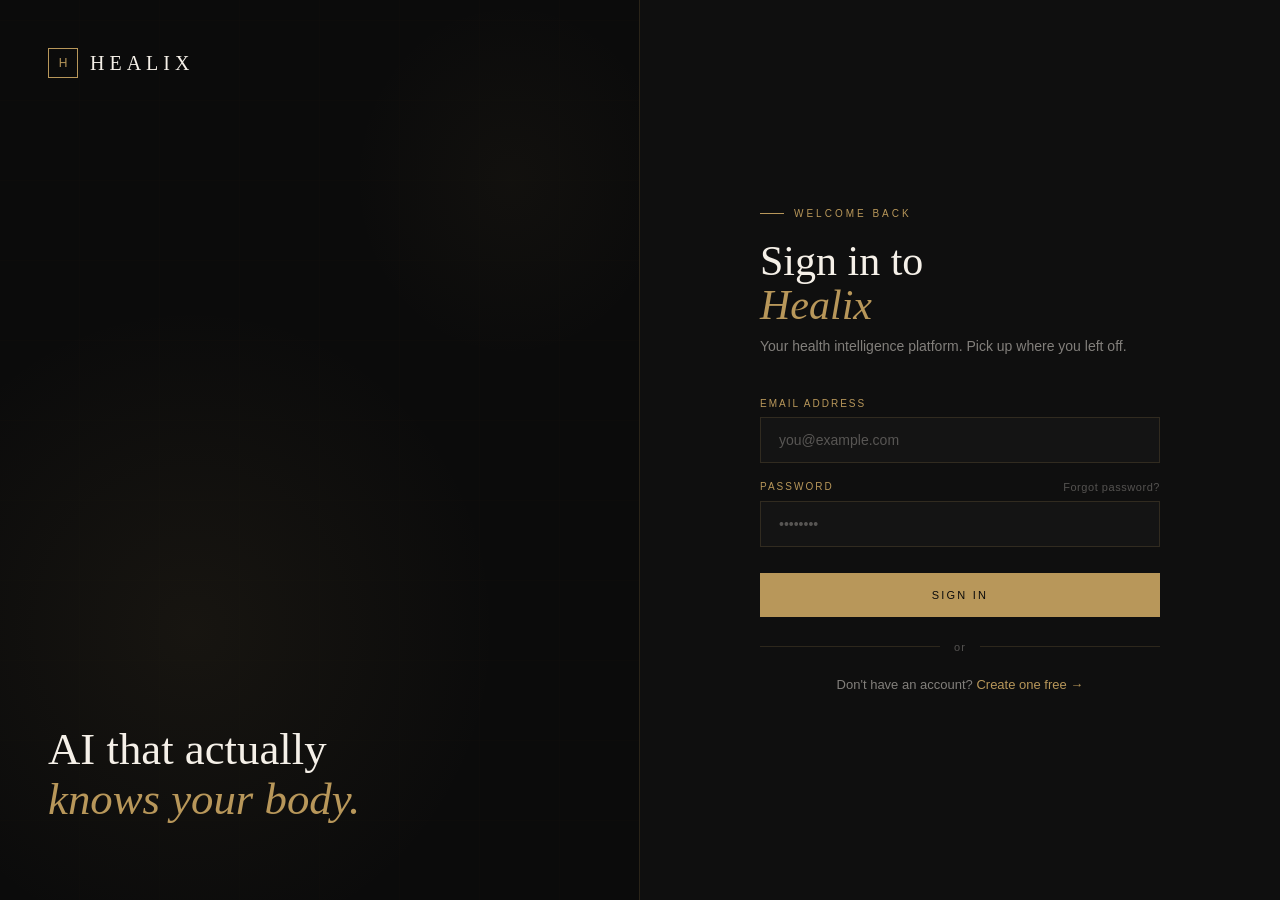
==== commit 6f8ea420: "Implement product roadmap: chat persistence, bloodwork page, onboarding, engagement features Phase 1" ====
--- a/chat.html
+++ b/chat.html
@@ -3,17 +3,14 @@
 <head>
 <meta charset="UTF-8">
 <meta name="viewport" content="width=device-width, initial-scale=1.0">
-<meta http-equiv="Content-Security-Policy" content="default-src 'self'; script-src 'self' 'unsafe-inline'; style-src 'self' 'unsafe-inline' https://fonts.googleapis.com; font-src https://fonts.gstatic.com; connect-src https://mfjfcfuwjbhqgqmtmhwe.supabase.co; img-src 'self' data:; frame-ancestors 'none';">
+<meta http-equiv="Content-Security-Policy" content="default-src 'self'; script-src 'self' 'unsafe-inline'; style-src 'self' 'unsafe-inline' https://fonts.googleapis.com; font-src https://fonts.gstatic.com; connect-src https://mfjfcfuwjbhqgqmtmhwe.supabase.co https://nuihvxluxdpdjgkvtdih.supabase.co http://127.0.0.1:54321; img-src 'self' data:; frame-ancestors 'none';">
 <title>Healix — Health Intelligence</title>
 <link href="https://fonts.googleapis.com/css2?family=Cormorant+Garamond:ital,wght@0,300;0,400;0,600;1,300;1,400&family=DM+Sans:opsz,wght@9..40,300;9..40,400;9..40,500&display=swap" rel="stylesheet">
+<link rel="stylesheet" href="theme.css">
 <style>
-*, *::before, *::after { box-sizing: border-box; margin: 0; padding: 0; }
 :root {
-  --cream: #F5F0E8; --cream-dim: rgba(245,240,232,0.5); --cream-faint: rgba(245,240,232,0.08);
-  --dark: #0B0B0B; --dark-2: #0F0F0F; --dark-3: #141414; --dark-4: #181818;
-  --gold: #B8975A; --gold-light: #D4B483; --gold-faint: rgba(184,151,90,0.08); --gold-border: rgba(184,151,90,0.18);
-  --muted: rgba(245,240,232,0.3); --F: 'Cormorant Garamond', serif; --B: 'DM Sans', sans-serif;
-  --sidebar-w: 300px; --topbar-h: 56px;
+  --sidebar-w: 300px;
+  --topbar-h: 56px;
 }
 html, body { height: 100%; overflow: hidden; }
 body { font-family: var(--B); background: var(--dark); color: var(--cream); display: flex; flex-direction: column; }
@@ -35,7 +32,7 @@
 .stat-card-label { font-size: 9px; letter-spacing: .18em; text-transform: uppercase; color: var(--gold); margin-bottom: 6px; }
 .stat-card-val { font-family: var(--F); font-size: 26px; font-weight: 300; line-height: 1; color: var(--cream); }
 .stat-card-delta { font-size: 10px; margin-top: 4px; color: var(--muted); }
-.stat-card-delta.up { color: #6fcf8a; } .stat-card-delta.down { color: #e07070; }
+.stat-card-delta.up { color: var(--up); } .stat-card-delta.down { color: var(--down); }
 .mini-chart { display: flex; align-items: flex-end; gap: 3px; height: 32px; margin-top: 10px; }
 .mini-bar { flex: 1; background: rgba(184,151,90,.2); border-top: 1px solid rgba(184,151,90,.4); }
 .mini-bar.today { background: rgba(184,151,90,.55); border-top-color: var(--gold); }
@@ -60,6 +57,25 @@
 .context-chips { display: flex; flex-wrap: wrap; gap: 6px; }
 .ctx-chip { font-size: 10px; letter-spacing: .08em; text-transform: uppercase; padding: 5px 10px; border: 1px solid var(--gold-border); color: var(--cream-dim); cursor: pointer; transition: border-color .2s, color .2s, background .2s; user-select: none; }
 .ctx-chip.active { border-color: var(--gold); color: var(--gold); background: var(--gold-faint); }
+/* Conversation sidebar */
+.conv-header { display: flex; align-items: center; justify-content: space-between; margin-bottom: 14px; }
+.conv-new-btn { font-size: 10px; letter-spacing: .1em; text-transform: uppercase; color: var(--gold); background: none; border: 1px solid var(--gold-border); padding: 5px 12px; cursor: pointer; transition: all .2s; font-family: var(--B); }
+.conv-new-btn:hover { background: var(--gold-faint); border-color: var(--gold); }
+.conv-list { display: flex; flex-direction: column; gap: 4px; max-height: 240px; overflow-y: auto; }
+.conv-item { display: flex; align-items: center; gap: 10px; padding: 10px 12px; background: var(--dark-3); border: 1px solid transparent; cursor: pointer; transition: background .2s, border-color .2s; }
+.conv-item:hover { background: var(--dark-4); border-color: var(--gold-border); }
+.conv-item.active { border-color: var(--gold); background: var(--gold-faint); }
+.conv-item-icon { font-size: 12px; color: var(--gold); opacity: .5; flex-shrink: 0; }
+.conv-item.active .conv-item-icon { opacity: 1; }
+.conv-item-info { flex: 1; min-width: 0; }
+.conv-item-title { font-size: 12px; color: var(--cream-dim); white-space: nowrap; overflow: hidden; text-overflow: ellipsis; }
+.conv-item.active .conv-item-title { color: var(--cream); }
+.conv-item-meta { font-size: 10px; color: var(--muted); margin-top: 2px; }
+/* Tool call status */
+.tool-status { display: flex; align-items: center; gap: 8px; padding: 12px 16px; color: var(--gold); font-size: 12px; letter-spacing: .05em; animation: fade-in .3s ease; }
+.tool-status-dot { width: 6px; height: 6px; border-radius: 50%; background: var(--gold); animation: tool-pulse 1.5s infinite; }
+@keyframes tool-pulse { 0%,100% { opacity: .4; } 50% { opacity: 1; } }
+@keyframes fade-in { from { opacity: 0; } to { opacity: 1; } }
 .chat-area { flex: 1; display: flex; flex-direction: column; overflow: hidden; }
 .chat-messages { flex: 1; overflow-y: auto; padding: 32px 40px; display: flex; flex-direction: column; gap: 24px; }
 .chat-messages::-webkit-scrollbar { width: 4px; }
@@ -100,10 +116,10 @@
 .nutrient-label { width: 100px; font-size: 11px; color: var(--cream-dim); text-align: right; flex-shrink: 0; white-space: nowrap; overflow: hidden; text-overflow: ellipsis; }
 .nutrient-bar-track { flex: 1; height: 14px; background: rgba(245,240,232,.04); position: relative; overflow: hidden; }
 .nutrient-bar-fill { height: 100%; transition: width .6s ease; min-width: 2px; }
-.nutrient-bar-fill.low { background: #e74c3c; }
+.nutrient-bar-fill.low { background: var(--down); }
 .nutrient-bar-fill.adequate { background: var(--gold); }
 .nutrient-bar-fill.high { background: #3498db; }
-.nutrient-bar-fill.excess { background: #e67e22; }
+.nutrient-bar-fill.excess { background: var(--warn); }
 .nutrient-pct { width: 48px; font-size: 11px; color: var(--muted); flex-shrink: 0; text-align: right; }
 .nutrient-rda-line { position: absolute; right: 0; top: 0; bottom: 0; width: 1px; background: rgba(245,240,232,.25); }
 .nutrient-legend { display: flex; gap: 14px; margin-top: 14px; flex-wrap: wrap; }
@@ -115,7 +131,7 @@
 .active-ctx-remove { cursor: pointer; opacity: .6; }
 .chat-input-row { display: flex; align-items: flex-end; }
 .chat-input-wrap { flex: 1; background: var(--dark-3); border: 1px solid var(--gold-border); border-right: none; position: relative; transition: border-color .2s; }
-.chat-input-wrap:focus-within { border-color: rgba(184,151,90,.5); }
+.chat-input-wrap:focus-within { border-color: var(--gold-focus); }
 textarea { width: 100%; background: none; border: none; outline: none; color: var(--cream); font-family: var(--B); font-size: 14px; line-height: 1.6; padding: 14px 18px; resize: none; min-height: 52px; max-height: 160px; }
 textarea::placeholder { color: var(--muted); }
 .chat-send { background: var(--gold); border: none; color: var(--dark); padding: 0 22px; cursor: pointer; font-family: var(--B); font-size: 11px; font-weight: 500; letter-spacing: .15em; text-transform: uppercase; transition: background .2s; align-self: stretch; min-height: 52px; flex-shrink: 0; }
@@ -125,7 +141,7 @@
 .chat-hint { font-size: 11px; color: var(--muted); }
 .chat-hint kbd { font-family: var(--B); font-size: 10px; border: 1px solid var(--gold-border); padding: 2px 6px; color: var(--cream-dim); }
 .chat-model { font-size: 10px; letter-spacing: .1em; text-transform: uppercase; color: var(--muted); display: flex; align-items: center; gap: 6px; }
-.model-dot { width: 5px; height: 5px; border-radius: 50%; background: #6fcf8a; }
+.model-dot { width: 5px; height: 5px; border-radius: 50%; background: var(--up); }
 </style>
 </head>
 <body>
@@ -142,6 +158,15 @@
 </div>
 <div class="app-body">
   <aside class="sidebar">
+    <div class="sidebar-section">
+      <div class="conv-header">
+        <div class="sidebar-label" style="margin-bottom:0">Conversations</div>
+        <button class="conv-new-btn" onclick="startNewChat()">+ New</button>
+      </div>
+      <div class="conv-list" id="conv-list">
+        <div class="sidebar-empty">Loading...</div>
+      </div>
+    </div>
     <div class="sidebar-section">
       <div class="sidebar-label">Today's Stats</div>
       <div class="stats-grid">
@@ -209,10 +234,8 @@
     </div>
   </div>
 </div>
+<script src="config.js"></script>
 <script>
-var SUPABASE_URL = 'https://mfjfcfuwjbhqgqmtmhwe.supabase.co';
-var SUPABASE_ANON_KEY = 'eyJhbGciOiJIUzI1NiIsInR5cCI6IkpXVCJ9.eyJpc3MiOiJzdXBhYmFzZSIsInJlZiI6Im1mamZjZnV3amJocWdxbXRtaHdlIiwicm9sZSI6ImFub24iLCJpYXQiOjE3NDE5NzYzMTYsImV4cCI6MjA1NzU1MjMxNn0.OYxDRBfsooHDY6prjI6R_7vJqqLCtlSMd_8mF-sLt0E';
-
 function supabaseRequest(endpoint, method, body, token) {
   return fetch(SUPABASE_URL + endpoint, {
     method: method || 'GET',
@@ -655,8 +678,15 @@
 // Sidebar display only — chat context is built server-side by the edge function
 async function loadAllChatContext() {
   await loadUserProfile();
-  await Promise.all([loadHealthData(), loadMealData(), loadCaloriesConsumed(), loadProfileData(), loadWeightData(), loadWorkoutData(), loadDocumentData(), loadMealNutrients()]);
+  await Promise.all([
+    loadHealthData(), loadMealData(), loadCaloriesConsumed(),
+    loadProfileData(), loadWeightData(), loadWorkoutData(),
+    loadDocumentData(), loadMealNutrients(),
+    loadConversations()
+  ]);
   console.log('[Healix Chat] Context loaded:', Object.keys(healthSummary));
+  // Resume last conversation after everything is loaded
+  await resumeLastConversation();
 }
 loadAllChatContext();
 
@@ -755,10 +785,10 @@
     html += '</div>';
   }
   html += '<div class="nutrient-legend">';
-  html += '<div class="nutrient-legend-item"><div class="nutrient-legend-swatch" style="background:#e74c3c"></div>Low (&lt;80%)</div>';
+  html += '<div class="nutrient-legend-item"><div class="nutrient-legend-swatch" style="background:var(--down)"></div>Low (&lt;80%)</div>';
   html += '<div class="nutrient-legend-item"><div class="nutrient-legend-swatch" style="background:var(--gold)"></div>Adequate (80-120%)</div>';
   html += '<div class="nutrient-legend-item"><div class="nutrient-legend-swatch" style="background:#3498db"></div>Above (120-150%)</div>';
-  html += '<div class="nutrient-legend-item"><div class="nutrient-legend-swatch" style="background:#e67e22"></div>Excess (&gt;150%)</div>';
+  html += '<div class="nutrient-legend-item"><div class="nutrient-legend-swatch" style="background:var(--warn)"></div>Excess (&gt;150%)</div>';
   html += '<div class="nutrient-legend-item" style="margin-left:auto;color:var(--cream-dim)">| = 100% RDA</div>';
   html += '</div></div>';
   return html;
@@ -766,6 +796,203 @@
 
 // SUGGESTIONS
 function useSuggestion(el) { textarea.value=el.querySelector('.suggestion-text').textContent; textarea.dispatchEvent(new Event('input')); textarea.focus(); }
+
+// Handle ?q= param (pre-filled question from dashboard insights)
+(function() {
+  var params = new URLSearchParams(window.location.search);
+  var q = params.get('q');
+  if (q) {
+    // Wait for page load then fill and optionally send
+    setTimeout(function() {
+      textarea.value = q;
+      textarea.dispatchEvent(new Event('input'));
+      textarea.focus();
+    }, 500);
+  }
+})();
+
+// ── CONVERSATION PERSISTENCE ──
+var conversations = [];
+
+async function loadConversations() {
+  var session = getSession();
+  if (!session || !currentUser) return;
+  try {
+    var data = await supabaseRequest(
+      '/rest/v1/conversations?user_id=eq.' + currentUser.id + '&is_archived=eq.false&order=updated_at.desc&limit=30',
+      'GET', null, session.access_token
+    );
+    if (data && !data.error && Array.isArray(data)) {
+      conversations = data;
+      renderConversations();
+    } else {
+      conversations = [];
+      renderConversations();
+    }
+  } catch(e) {
+    console.error('[Chat] loadConversations error:', e);
+    conversations = [];
+    renderConversations();
+  }
+}
+
+function renderConversations() {
+  var list = document.getElementById('conv-list');
+  if (!list) return;
+  if (conversations.length === 0) {
+    list.innerHTML = '<div class="sidebar-empty">No conversations yet</div>';
+    return;
+  }
+  var now = new Date();
+  list.innerHTML = conversations.map(function(c) {
+    var isActive = c.id === currentConversationId;
+    var title = c.title || 'New conversation';
+    var safeTitle = escapeHtml(title.length > 40 ? title.substring(0, 40) + '...' : title);
+    var dt = new Date(c.updated_at || c.created_at);
+    var timeStr = formatRelativeTime(dt, now);
+    return '<div class="conv-item' + (isActive ? ' active' : '') + '" onclick="selectConversation(\'' + c.id + '\')">'
+      + '<div class="conv-item-icon">◎</div>'
+      + '<div class="conv-item-info">'
+      + '<div class="conv-item-title">' + safeTitle + '</div>'
+      + '<div class="conv-item-meta">' + escapeHtml(timeStr) + (c.message_count ? ' · ' + c.message_count + ' msgs' : '') + '</div>'
+      + '</div></div>';
+  }).join('');
+}
+
+function formatRelativeTime(date, now) {
+  var diffMs = now - date;
+  var diffMins = Math.floor(diffMs / 60000);
+  if (diffMins < 1) return 'Just now';
+  if (diffMins < 60) return diffMins + 'm ago';
+  var diffHours = Math.floor(diffMins / 60);
+  if (diffHours < 24) return diffHours + 'h ago';
+  var diffDays = Math.floor(diffHours / 24);
+  if (diffDays === 1) return 'Yesterday';
+  if (diffDays < 7) return diffDays + 'd ago';
+  return date.toLocaleDateString('en-US', { month: 'short', day: 'numeric' });
+}
+
+async function selectConversation(convId) {
+  if (convId === currentConversationId) return;
+  currentConversationId = convId;
+  localStorage.setItem('healix_last_conversation', convId);
+  renderConversations();
+  await loadMessages(convId);
+}
+
+async function loadMessages(convId) {
+  var session = getSession();
+  if (!session) return;
+  var container = document.getElementById('chat-messages');
+  container.innerHTML = '<div style="text-align:center;padding:40px;color:var(--muted);font-size:13px">Loading messages...</div>';
+  hideWelcome();
+  try {
+    var data = await supabaseRequest(
+      '/rest/v1/messages?conversation_id=eq.' + convId + '&order=created_at.asc&limit=100&select=role,content,created_at',
+      'GET', null, session.access_token
+    );
+    if (!data || data.error || !Array.isArray(data) || data.length === 0) {
+      // Empty conversation — show welcome
+      container.innerHTML = '';
+      showWelcome();
+      return;
+    }
+    container.innerHTML = '';
+    messages = [];
+    data.forEach(function(msg) {
+      var role = msg.role === 'assistant' ? 'ai' : msg.role;
+      if (role === 'user' || role === 'ai') {
+        addMessage(role, msg.content, true);
+      }
+    });
+    container.scrollTop = container.scrollHeight;
+  } catch(e) {
+    console.error('[Chat] loadMessages error:', e);
+    container.innerHTML = '<div style="text-align:center;padding:40px;color:var(--muted);font-size:13px">Failed to load messages.</div>';
+  }
+}
+
+function startNewChat() {
+  currentConversationId = null;
+  localStorage.removeItem('healix_last_conversation');
+  messages = [];
+  welcomeHidden = false;
+  var container = document.getElementById('chat-messages');
+  container.innerHTML = '';
+  showWelcome();
+  renderConversations();
+  document.getElementById('chat-input').focus();
+}
+
+function showWelcome() {
+  welcomeHidden = false;
+  var container = document.getElementById('chat-messages');
+  // Re-create the welcome element
+  var firstName = 'there';
+  if (currentUser) {
+    var name = (currentUser.user_metadata && currentUser.user_metadata.full_name) || currentUser.email.split('@')[0];
+    firstName = name.split(' ')[0];
+  }
+  var html = '<div class="chat-welcome" id="chat-welcome">'
+    + '<div class="welcome-icon">✦</div>'
+    + '<h1 class="welcome-title">' + getTimeGreeting() + ',<br><em>' + escapeHtml(firstName) + '.</em></h1>'
+    + '<p class="welcome-sub">Ask me anything about your health. I have context from your wearable data, meal logs, and any documents you\'ve uploaded.</p>'
+    + '<div class="welcome-suggestions">'
+    + '<div class="suggestion" onclick="useSuggestion(this)"><span class="suggestion-icon">📊</span><span class="suggestion-text">Give me a full breakdown of my health this week.</span></div>'
+    + '<div class="suggestion" onclick="useSuggestion(this)"><span class="suggestion-icon">🍽️</span><span class="suggestion-text">Pull my meals from this week and show me micronutrient gaps.</span></div>'
+    + '<div class="suggestion" onclick="useSuggestion(this)"><span class="suggestion-icon">🏋️</span><span class="suggestion-text">How have my lifts progressed over the past month?</span></div>'
+    + '<div class="suggestion" onclick="useSuggestion(this)"><span class="suggestion-icon">💡</span><span class="suggestion-text">What should I focus on improving right now?</span></div>'
+    + '</div></div>';
+  container.innerHTML = html;
+}
+
+async function resumeLastConversation() {
+  var lastId = localStorage.getItem('healix_last_conversation');
+  if (lastId && conversations.some(function(c) { return c.id === lastId; })) {
+    currentConversationId = lastId;
+    renderConversations();
+    await loadMessages(lastId);
+  }
+}
+
+// ── TOOL CALL LABELS ──
+var TOOL_LABELS = {
+  'get_health_data': 'Checking your health data',
+  'get_health_metrics': 'Checking your health metrics',
+  'get_meals': 'Analyzing your meals',
+  'get_meal_data': 'Analyzing your meals',
+  'get_meal_log': 'Pulling your meal history',
+  'get_bloodwork': 'Reviewing your bloodwork',
+  'get_blood_work': 'Reviewing your bloodwork',
+  'get_sleep_data': 'Analyzing your sleep',
+  'get_sleep': 'Analyzing your sleep',
+  'get_activity': 'Looking at your activity',
+  'get_activity_data': 'Looking at your activity',
+  'get_fitness_tests': 'Reviewing your fitness tests',
+  'get_fitness_data': 'Reviewing your fitness data',
+  'get_weight_data': 'Checking your weight history',
+  'get_weight': 'Checking your weight history',
+  'get_supplements': 'Looking at your supplements',
+  'get_user_profile': 'Loading your profile',
+  'get_profile': 'Loading your profile',
+  'get_documents': 'Reading your documents',
+  'get_weekly_insights': 'Pulling your weekly insights',
+  'get_health_summary': 'Building your health summary'
+};
+
+function getToolLabel(toolName) {
+  if (!toolName) return 'Thinking...';
+  // Exact match
+  if (TOOL_LABELS[toolName]) return TOOL_LABELS[toolName] + '...';
+  // Partial match
+  var lower = toolName.toLowerCase();
+  for (var key in TOOL_LABELS) {
+    if (lower.indexOf(key.replace('get_', '')) !== -1) return TOOL_LABELS[key] + '...';
+  }
+  // Format the tool name nicely as fallback
+  var label = toolName.replace(/_/g, ' ').replace(/^get /, '');
+  return 'Pulling ' + label + '...';
+}
 
 // CHAT
 var messages = []; var welcomeHidden = false; var currentConversationId = null;
@@ -791,7 +1018,16 @@
         'Content-Type': 'application/json',
         'Authorization': 'Bearer ' + (currentSession ? currentSession.access_token : SUPABASE_ANON_KEY)
       },
-      body: JSON.stringify({ conversation_id: currentConversationId, user_message: text, stream: true })
+      body: JSON.stringify({
+        conversation_id: currentConversationId,
+        user_message: text,
+        stream: true,
+        ui_metadata: {
+          source: 'web',
+          timezone: Intl.DateTimeFormat().resolvedOptions().timeZone,
+          active_contexts: getActiveContexts()
+        }
+      })
     });
 
     // Handle streaming response
@@ -822,9 +1058,11 @@
               updateStreamingMessage(streamEl, chartHtml + fullContent);
             } else if (evt.type === 'start' && evt.conversation_id) {
               currentConversationId = evt.conversation_id;
+              localStorage.setItem('healix_last_conversation', evt.conversation_id);
             } else if (evt.type === 'tool_call') {
-              // Show tool usage indicator while AI fetches data
-              if (!fullContent) updateStreamingMessage(streamEl, '<span style="color:var(--gold);font-size:12px;letter-spacing:.1em">PULLING ' + (evt.tool_name || 'DATA').toUpperCase() + '...</span>');
+              // Show contextual tool usage indicator
+              var toolLabel = getToolLabel(evt.tool_name);
+              if (!fullContent) updateStreamingMessage(streamEl, '<div class="tool-status"><div class="tool-status-dot"></div>' + escapeHtml(toolLabel) + '</div>');
             } else if (evt.type === 'tool_result') {
               // Render micronutrient chart if data is available
               if (evt.chart_data && evt.chart_data.type === 'micronutrient_chart') {
@@ -835,7 +1073,11 @@
                 }
               }
             } else if (evt.type === 'done') {
-              if (evt.conversation_id) currentConversationId = evt.conversation_id;
+              if (evt.conversation_id) {
+                currentConversationId = evt.conversation_id;
+                localStorage.setItem('healix_last_conversation', evt.conversation_id);
+              }
+              loadConversations();
             } else if (evt.type === 'error') {
               console.error('Stream error from server:', evt.error || evt);
               if (!fullContent) {
@@ -916,11 +1158,13 @@
   }
 }
 
-function addMessage(role, text) {
+function addMessage(role, text, skipAnimation) {
   var container = document.getElementById('chat-messages'); var isUser = role==='user';
   var el = document.createElement('div'); el.className = 'message '+role;
+  if (skipAnimation) el.style.animation = 'none';
   var html = safeMarkdown(text);
-  el.innerHTML = '<div class="message-avatar">'+(isUser?'A':'H')+'</div><div class="message-body"><div class="message-name">'+(isUser?'You':'Healix')+'</div><div class="message-bubble">'+html+'</div></div>';
+  var avatarChar = isUser ? (currentUser ? (currentUser.user_metadata && currentUser.user_metadata.full_name || currentUser.email || 'A').charAt(0).toUpperCase() : 'A') : 'H';
+  el.innerHTML = '<div class="message-avatar">'+ avatarChar +'</div><div class="message-body"><div class="message-name">'+(isUser?'You':'Healix')+'</div><div class="message-bubble">'+html+'</div></div>';
   container.appendChild(el); container.scrollTop = container.scrollHeight;
   messages.push({role:role,text:text});
 }
--- a/theme.css
+++ b/theme.css
@@ -0,0 +1,44 @@
+/* ── HEALIX THEME ──
+   Centralized design tokens. All pages import this file.
+   To tweak the theme, edit ONLY this file. */
+
+*, *::before, *::after { box-sizing: border-box; margin: 0; padding: 0; }
+
+:root {
+  /* ── Core palette ── */
+  --cream: #F5F0E8;
+  --cream-dim: rgba(245,240,232,0.5);
+  --cream-faint: rgba(245,240,232,0.08);
+
+  --dark: #0B0B0B;
+  --dark-2: #0F0F0F;
+  --dark-3: #141414;
+  --dark-4: #1A1A1A;
+
+  --gold: #B8975A;
+  --gold-light: #D4B483;
+  --gold-faint: rgba(184,151,90,0.08);
+  --gold-border: rgba(184,151,90,0.18);
+  --gold-focus: rgba(184,151,90,0.5);
+  --gold-glow: rgba(184,151,90,0.25);
+  --gold-hover: rgba(184,151,90,0.4);
+
+  --muted: rgba(245,240,232,0.3);
+  --neutral: rgba(245,240,232,0.4);
+
+  /* ── Status colors ── */
+  --up: #6fcf8a;
+  --down: #e07070;
+  --error: #e07070;
+  --warn: #e0a070;
+
+  /* ── Alert semantic tokens ── */
+  --error-border: rgba(224,112,112,0.4);
+  --error-bg: rgba(224,112,112,0.06);
+  --success-border: rgba(111,207,138,0.4);
+  --success-bg: rgba(111,207,138,0.06);
+
+  /* ── Typography ── */
+  --F: 'Cormorant Garamond', serif;
+  --B: 'DM Sans', sans-serif;
+}
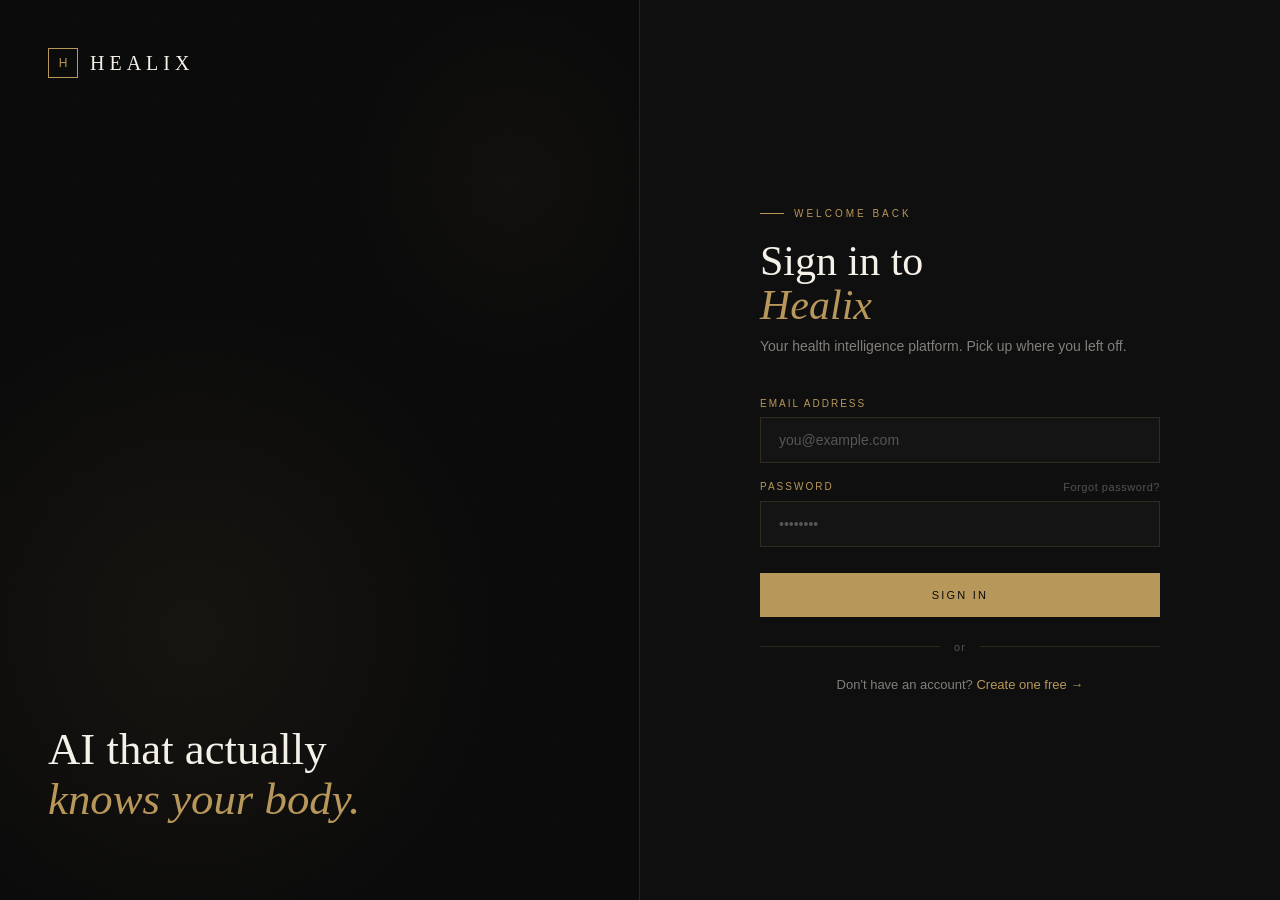
==== commit 9857baec: "Add insight engine, chat paywall, and 42 cross-domain insight rules - Deterministic insight engine (" ====
--- a/chat.html
+++ b/chat.html
@@ -5,6 +5,8 @@
 <meta name="viewport" content="width=device-width, initial-scale=1.0">
 <meta http-equiv="Content-Security-Policy" content="default-src 'self'; script-src 'self' 'unsafe-inline'; style-src 'self' 'unsafe-inline' https://fonts.googleapis.com; font-src https://fonts.gstatic.com; connect-src https://mfjfcfuwjbhqgqmtmhwe.supabase.co https://nuihvxluxdpdjgkvtdih.supabase.co http://127.0.0.1:54321; img-src 'self' data:; frame-ancestors 'none';">
 <title>Healix — Health Intelligence</title>
+<meta name="robots" content="noindex, nofollow">
+<meta name="theme-color" content="#B8975A">
 <link href="https://fonts.googleapis.com/css2?family=Cormorant+Garamond:ital,wght@0,300;0,400;0,600;1,300;1,400&family=DM+Sans:opsz,wght@9..40,300;9..40,400;9..40,500&display=swap" rel="stylesheet">
 <link rel="stylesheet" href="theme.css">
 <style>
@@ -71,6 +73,9 @@
 .conv-item-title { font-size: 12px; color: var(--cream-dim); white-space: nowrap; overflow: hidden; text-overflow: ellipsis; }
 .conv-item.active .conv-item-title { color: var(--cream); }
 .conv-item-meta { font-size: 10px; color: var(--muted); margin-top: 2px; }
+.conv-delete-btn { background: none; border: none; color: var(--muted); cursor: pointer; font-size: 11px; padding: 4px 6px; opacity: 0; transition: opacity .2s, color .2s; flex-shrink: 0; }
+.conv-item:hover .conv-delete-btn { opacity: 1; }
+.conv-delete-btn:hover { color: var(--error); }
 /* Tool call status */
 .tool-status { display: flex; align-items: center; gap: 8px; padding: 12px 16px; color: var(--gold); font-size: 12px; letter-spacing: .05em; animation: fade-in .3s ease; }
 .tool-status-dot { width: 6px; height: 6px; border-radius: 50%; background: var(--gold); animation: tool-pulse 1.5s infinite; }
@@ -235,6 +240,7 @@
   </div>
 </div>
 <script src="config.js"></script>
+<script src="components/confirm-modal.js"></script>
 <script>
 function supabaseRequest(endpoint, method, body, token) {
   return fetch(SUPABASE_URL + endpoint, {
@@ -325,7 +331,7 @@
     em.textContent = firstName + '.';
     titleEl.appendChild(em);
   }
-  if (avatarEl) avatarEl.textContent = firstName.charAt(0).toUpperCase();
+  if (avatarEl) avatarEl.textContent = firstName !== 'there' ? firstName.charAt(0).toUpperCase() : 'H';
 }
 
 async function loadUserProfile() {
@@ -336,11 +342,19 @@
     var userData = await supabaseRequest('/auth/v1/user', 'GET', null, session.access_token);
     if (userData && userData.id) {
       currentUser = userData;
-      var name = userData.user_metadata && userData.user_metadata.full_name;
-      if (name) { updateWelcomeName(name); } 
-      else {
-        var profile = await supabaseRequest('/rest/v1/profiles?auth_user_id=eq.' + userData.id + '&select=*&limit=1', 'GET', null, session.access_token);
-        updateWelcomeName(profile && profile[0] ? (profile[0].full_name || profile[0].email || '') : (userData.email ? userData.email.split('@')[0] : 'there'));
+      var profile = await supabaseRequest('/rest/v1/profiles?auth_user_id=eq.' + userData.id + '&select=first_name,last_name,subscription_tier&limit=1', 'GET', null, session.access_token);
+      // Chat paywall: redirect free users to dashboard
+      var tier = (profile && profile[0] && profile[0].subscription_tier) || 'free';
+      if (tier !== 'premium' && tier !== 'clinical') {
+        window.location.href = 'dashboard.html?upgrade=1';
+        return;
+      }
+      var profileFirst = profile && profile[0] && profile[0].first_name;
+      if (profileFirst) {
+        updateWelcomeName(profileFirst);
+      } else {
+        var metaName = userData.user_metadata && userData.user_metadata.full_name;
+        updateWelcomeName(metaName || '');
       }
     } else { localStorage.removeItem('healix_session'); window.location.href = 'login.html'; }
   } catch(e) { updateWelcomeName('there'); }
@@ -798,16 +812,18 @@
 function useSuggestion(el) { textarea.value=el.querySelector('.suggestion-text').textContent; textarea.dispatchEvent(new Event('input')); textarea.focus(); }
 
 // Handle ?q= param (pre-filled question from dashboard insights)
+// If ?q= is present, start a new conversation instead of resuming the last one
 (function() {
   var params = new URLSearchParams(window.location.search);
   var q = params.get('q');
   if (q) {
-    // Wait for page load then fill and optionally send
+    localStorage.removeItem('healix_last_conversation');
+    // Wait for context load then auto-submit
     setTimeout(function() {
       textarea.value = q;
       textarea.dispatchEvent(new Event('input'));
-      textarea.focus();
-    }, 500);
+      sendMessage();
+    }, 1000);
   }
 })();
 
@@ -855,7 +871,9 @@
       + '<div class="conv-item-info">'
       + '<div class="conv-item-title">' + safeTitle + '</div>'
       + '<div class="conv-item-meta">' + escapeHtml(timeStr) + (c.message_count ? ' · ' + c.message_count + ' msgs' : '') + '</div>'
-      + '</div></div>';
+      + '</div>'
+      + '<button class="conv-delete-btn" onclick="event.stopPropagation();deleteConversation(\'' + c.id + '\')" title="Delete conversation">✕</button>'
+      + '</div>';
   }).join('');
 }
 
@@ -870,6 +888,29 @@
   if (diffDays === 1) return 'Yesterday';
   if (diffDays < 7) return diffDays + 'd ago';
   return date.toLocaleDateString('en-US', { month: 'short', day: 'numeric' });
+}
+
+async function deleteConversation(convId) {
+  var confirmed = await confirmModal('This conversation will be permanently deleted.', { title: 'Delete Conversation', confirmText: 'Delete', danger: true });
+  if (!confirmed) return;
+  var session = getSession();
+  if (!session) return;
+  try {
+    // Delete messages first, then conversation
+    await supabaseRequest('/rest/v1/messages?conversation_id=eq.' + convId, 'DELETE', null, session.access_token);
+    await supabaseRequest('/rest/v1/conversations?id=eq.' + convId, 'DELETE', null, session.access_token);
+    // Remove from local list
+    conversations = conversations.filter(function(c) { return c.id !== convId; });
+    // If this was the active conversation, clear it
+    if (currentConversationId === convId) {
+      currentConversationId = null;
+      localStorage.removeItem('healix_last_conversation');
+      showWelcome();
+    }
+    renderConversations();
+  } catch(e) {
+    console.error('[Chat] deleteConversation error:', e);
+  }
 }
 
 async function selectConversation(convId) {
@@ -930,8 +971,8 @@
   // Re-create the welcome element
   var firstName = 'there';
   if (currentUser) {
-    var name = (currentUser.user_metadata && currentUser.user_metadata.full_name) || currentUser.email.split('@')[0];
-    firstName = name.split(' ')[0];
+    var metaName = currentUser.user_metadata && currentUser.user_metadata.full_name;
+    firstName = metaName ? metaName.split(' ')[0] : 'there';
   }
   var html = '<div class="chat-welcome" id="chat-welcome">'
     + '<div class="welcome-icon">✦</div>'
@@ -1062,7 +1103,10 @@
             } else if (evt.type === 'tool_call') {
               // Show contextual tool usage indicator
               var toolLabel = getToolLabel(evt.tool_name);
-              if (!fullContent) updateStreamingMessage(streamEl, '<div class="tool-status"><div class="tool-status-dot"></div>' + escapeHtml(toolLabel) + '</div>');
+              if (!fullContent) {
+                var toolBubble = streamEl.querySelector('.message-bubble');
+                if (toolBubble) toolBubble.innerHTML = '<div class="tool-status"><div class="tool-status-dot"></div>' + escapeHtml(toolLabel) + '</div>';
+              }
             } else if (evt.type === 'tool_result') {
               // Render micronutrient chart if data is available
               if (evt.chart_data && evt.chart_data.type === 'micronutrient_chart') {
@@ -1163,7 +1207,7 @@
   var el = document.createElement('div'); el.className = 'message '+role;
   if (skipAnimation) el.style.animation = 'none';
   var html = safeMarkdown(text);
-  var avatarChar = isUser ? (currentUser ? (currentUser.user_metadata && currentUser.user_metadata.full_name || currentUser.email || 'A').charAt(0).toUpperCase() : 'A') : 'H';
+  var avatarChar = isUser ? (currentUser ? ((currentUser.user_metadata && currentUser.user_metadata.full_name) || '').charAt(0).toUpperCase() || 'H' : 'H') : 'H';
   el.innerHTML = '<div class="message-avatar">'+ avatarChar +'</div><div class="message-body"><div class="message-name">'+(isUser?'You':'Healix')+'</div><div class="message-bubble">'+html+'</div></div>';
   container.appendChild(el); container.scrollTop = container.scrollHeight;
   messages.push({role:role,text:text});
--- a/theme.css
+++ b/theme.css
@@ -22,15 +22,28 @@
   --gold-focus: rgba(184,151,90,0.5);
   --gold-glow: rgba(184,151,90,0.25);
   --gold-hover: rgba(184,151,90,0.4);
+  --gold-partial: rgba(184,151,90,0.35);
 
   --muted: rgba(245,240,232,0.3);
   --neutral: rgba(245,240,232,0.4);
+
+  /* ── Sleep stage colors ── */
+  --sleep-deep: #5B6FAF;
+  --sleep-rem: #7C6FAF;
+  --sleep-core: #6F9FAF;
+
+  /* ── Cycle tracking colors ── */
+  --cycle-heavy: #C44569;
+  --cycle-medium: #D4708F;
+  --cycle-light: #E8A0B5;
+  --cycle-spotting: #F0C4D0;
 
   /* ── Status colors ── */
   --up: #6fcf8a;
   --down: #e07070;
   --error: #e07070;
   --warn: #e0a070;
+  --info: #3498db;
 
   /* ── Alert semantic tokens ── */
   --error-border: rgba(224,112,112,0.4);
